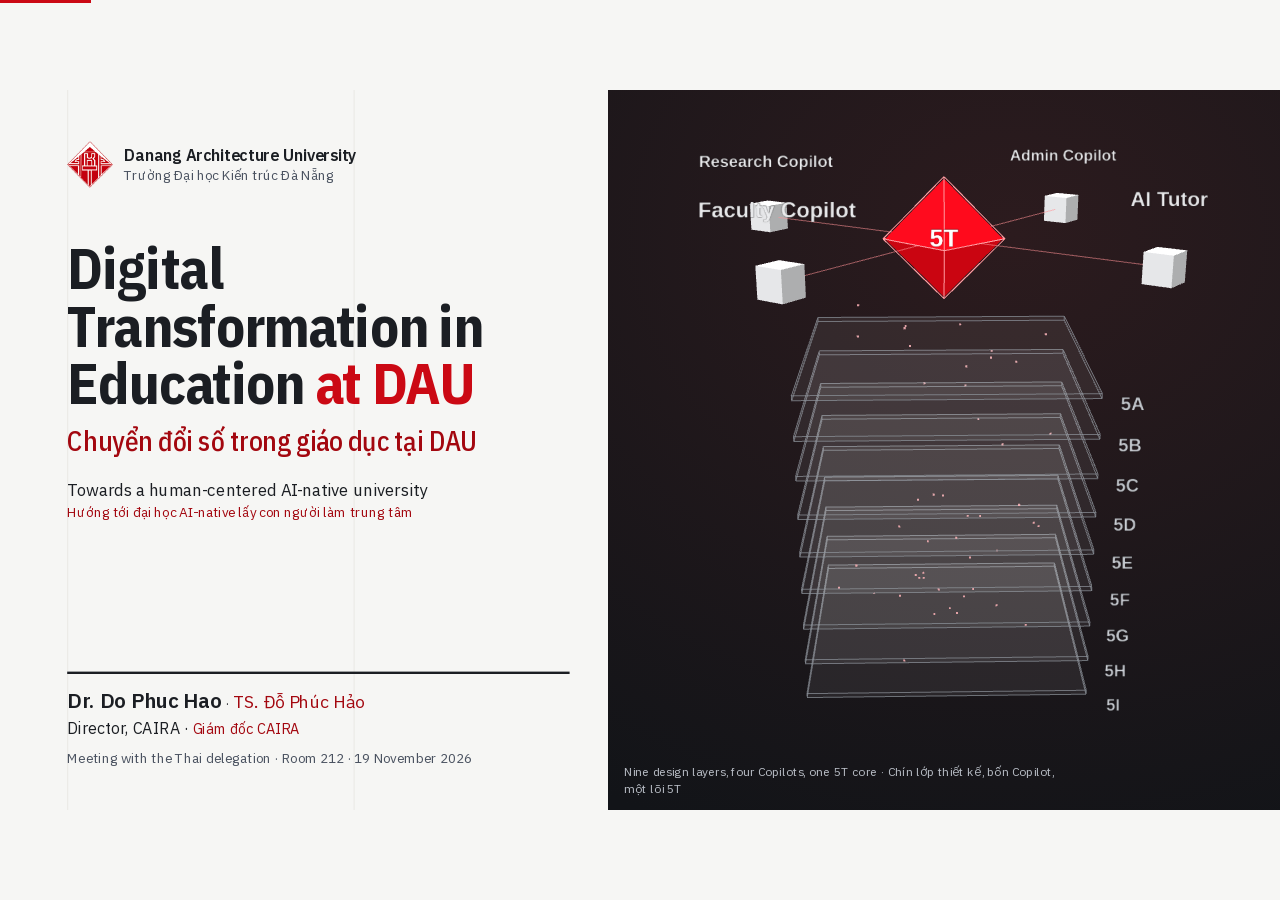
==== cds-dau-2026/index.html @ 42c2cf1b "Add bilingual deck: Digital Transformation in Education at DAU (/cds-dau-2026/) Deck for the Thai de" ====
<!DOCTYPE html>
<html lang="en">
<head>
<meta charset="utf-8">
<meta name="viewport" content="width=device-width, initial-scale=1, viewport-fit=cover">
<title>Digital Transformation in Education at DAU</title>
<!-- Deck tiếp đoàn Thái Lan 19/11/2026, P.212. Dựng từ khuôn deck-web/khuon-html.
     accent-vi-sao: deck đại diện Trường trước khách quốc tế nên dùng ĐỎ nhận diện DAU #CB0914
     (lấy từ --color-brand của trang dau-unios.coregenaihub.com), không dùng xanh nhà. Hảo chốt 18/11.
     Song ngữ: tiếng Anh màu mực ở trên, tiếng Việt màu đỏ đậm ở dưới. Chữ tiếng Anh lấy NGUYÊN VĂN
     bản EN chính thức của ba trang /en/, /en/ums/, /en/v8/ và trang đăng nhập faculty-copilot. -->
<link rel="stylesheet" href="lib/fonts.css">
<style>
:root{
  --bg:#F6F6F4; --surface:#FFFFFF; --ink:#1B1E23; --muted:#4A5260; --line:#D6D4CE; --soft:#E9E8E4;
  --q:#CB0914; --vi:#A3070F; --qs:#FDEEEE; --a:#4A5260; --b:#9A9FA7; --c:#C9CCD0; --ok:#1F7A4D;
  --sky:#121418; --sky2:#2C1B1E; --onsky:#ECEDEF; --fig:#FFFFFF;
  color-scheme:light;
}
:root[data-theme="dark"]{
  --bg:#16181C; --surface:#1F2227; --ink:#ECEDEF; --muted:#A7ADB6; --line:#363A41; --soft:#262A30;
  --q:#FF5A5F; --vi:#FF8F93; --qs:#3A1E21; --a:#A7ADB6; --b:#6F7580; --c:#4A4F57; --ok:#5BC48F; --fig:#F4F6F7; color-scheme:dark;
}
@media (prefers-color-scheme: dark){:root:not([data-theme="light"]){
  --bg:#16181C; --surface:#1F2227; --ink:#ECEDEF; --muted:#A7ADB6; --line:#363A41; --soft:#262A30;
  --q:#FF5A5F; --vi:#FF8F93; --qs:#3A1E21; --a:#A7ADB6; --b:#6F7580; --c:#4A4F57; --ok:#5BC48F; --fig:#F4F6F7; color-scheme:dark;}}
*,*::before,*::after{box-sizing:border-box}
html,body{height:100%;margin:0}
body{background:var(--bg);color:var(--ink);overflow:hidden;font-family:"IBM Plex Sans",-apple-system,"Segoe UI",Roboto,Arial,sans-serif;-webkit-font-smoothing:antialiased}
.app{display:flex;flex-direction:column;height:100%}
.viewport{position:relative;flex:1;min-height:0;overflow:hidden}
.stage{position:absolute;left:50%;top:50%;width:1600px;height:900px;transform-origin:0 0}
.slide{position:absolute;inset:0;padding:54px 84px 70px;display:none;flex-direction:column;background:var(--bg);isolation:isolate}
/* mullion: bốn cột kẻ dọc mảnh như trang của Trường */
.slide::before{content:"";position:absolute;inset:0;z-index:-1;pointer-events:none;background-image:linear-gradient(90deg,var(--soft) 1px,transparent 1px);background-size:358px 100%;background-position:84px 0}
.slide.active{display:flex}
h1,h2,h3{font-family:"IBM Plex Sans Condensed","Arial Narrow",Arial,sans-serif;margin:0;letter-spacing:-.005em}
h2{font-size:46px;font-weight:600;line-height:1.08;max-width:1432px}
h3{font-size:26px;font-weight:600;line-height:1.15}
p{margin:0}
.kick{font-size:17px;font-weight:600;letter-spacing:.06em;text-transform:uppercase;color:var(--q);margin-bottom:10px;display:flex;align-items:center;gap:10px}
.kick::before{content:"";width:12px;height:12px;background:var(--q)}
.hv{font-size:25px;font-weight:500;color:var(--vi);line-height:1.25;margin-top:6px;font-family:"IBM Plex Sans Condensed",sans-serif}
/* cặp song ngữ trong thân slide */
.en{color:var(--ink)}
.vi{color:var(--vi)}
p.en,div.en{font-size:21px;line-height:1.4}
p.vi,div.vi{font-size:17px;line-height:1.35;margin-top:3px}
.foot{position:absolute;left:84px;right:84px;bottom:22px;display:flex;justify-content:space-between;align-items:center;gap:24px;font-size:15px;color:var(--muted)}
.foot .src{display:flex;align-items:center;gap:10px}
.foot img{height:24px;width:auto}
.row{display:flex;gap:40px;flex:1;min-height:0;margin-top:28px}
.col{display:flex;flex-direction:column;gap:14px;min-width:0}
.num,[data-so]{font-variant-numeric:tabular-nums}
.card{background:var(--surface);border:1px solid var(--line);padding:18px 22px}
.card h3+.vi{font-size:18px;font-weight:500;font-family:"IBM Plex Sans Condensed",sans-serif;margin-top:2px}
.card .en{margin-top:10px;font-size:19px}
.card .vi{font-size:16px}
.rule{border-top:3px solid var(--ink);padding-top:12px}
.rule.r{border-top-color:var(--q)}
.quote{border-left:5px solid var(--q);padding:6px 0 6px 20px}
.quote .en{font-size:24px;font-weight:500;line-height:1.35}
.quote .vi{font-size:18px}
.btns{display:grid;grid-template-columns:repeat(3,1fr);gap:8px}
button.b{font-family:inherit;font-size:19px;font-weight:600;padding:9px 12px;border:1.5px solid var(--line);background:var(--surface);color:var(--ink);cursor:pointer}
button.b:hover{border-color:var(--ink)}
button.b[aria-pressed="true"]{background:var(--q);color:#fff;border-color:var(--q)}
button:focus-visible{outline:3px solid var(--q);outline-offset:2px}
/* khung 3D: nền trời TỐI cố định ở cả hai theme */
.view3d{position:relative;flex:1;min-height:0;background:radial-gradient(120% 90% at 60% 20%,var(--sky2),var(--sky));overflow:hidden;color:var(--onsky)}
.view3d canvas{display:block;width:100%;height:100%;cursor:grab;touch-action:none}
.view3d canvas:active{cursor:grabbing}
.hint3d{position:absolute;right:16px;bottom:12px;font-size:15px;color:#B9BEC6;pointer-events:none}
.tag3d{position:absolute;left:20px;bottom:16px;font-size:15px;color:#B9BEC6;pointer-events:none;max-width:560px;line-height:1.4}
/* 1 bìa */
#bia{padding:0;flex-direction:row}
#bia .txt{width:760px;padding:64px 48px 54px 84px;display:flex;flex-direction:column}
#bia .logo{display:flex;align-items:center;gap:14px;font-size:17px;color:var(--muted);line-height:1.3}
#bia .logo img{height:58px;width:auto}
#bia .logo b{display:block;color:var(--ink);font-size:20px}
#bia h1{font-size:72px;font-weight:700;line-height:1;letter-spacing:-.015em;margin-top:64px}
#bia h1 em{font-style:normal;color:var(--q)}
#bia .t-vi{font:500 34px/1.2 "IBM Plex Sans Condensed",sans-serif;color:var(--vi);margin-top:16px}
#bia .sub{margin-top:26px}
#bia .who{margin-top:auto;border-top:3px solid var(--ink);padding-top:16px}
#bia .who b{font-size:26px}
#bia .who .en{font-size:20px;margin-top:4px}
#bia .meta{font-size:17px;color:var(--muted);margin-top:12px}
#bia .view3d{margin:0}
/* 2 CAIRA */
.speaker{display:grid;grid-template-columns:1fr;gap:6px}
.speaker .name{font:700 40px/1.05 "IBM Plex Sans Condensed",sans-serif}
.speaker .name-vi{font:600 28px/1.1 "IBM Plex Sans Condensed",sans-serif;color:var(--vi)}
.tagline{font:500 30px/1.2 "IBM Plex Sans Condensed",sans-serif;margin-top:6px}
.tagline b{color:var(--q)}
.list{display:flex;flex-direction:column;gap:14px}
.list .it{display:grid;grid-template-columns:54px 1fr;gap:14px;align-items:start}
.list .n{font:700 30px/1 "IBM Plex Sans Condensed",sans-serif;color:var(--q)}
.list h3{font-size:24px}
.list .en{font-size:18px;margin-top:4px}
.list .vi{font-size:16px}
/* 3 vì sao */
.drivers{display:grid;grid-template-columns:repeat(4,1fr);gap:22px;margin-top:40px}
.drivers h3{font-size:23px}
.drivers .en{font-size:19px;margin-top:8px}
.drivers .vi{font-size:16px}
.paths{display:grid;grid-template-columns:1fr 1fr;gap:26px;margin-top:48px}
.paths .card{padding:24px 28px}
.paths .card h3{font-size:25px}
.paths .card.me{border:2px solid var(--q);background:var(--qs)}
.paths .lab{font-size:15px;font-weight:600;letter-spacing:.06em;text-transform:uppercase;color:var(--muted)}
.paths .me .lab{color:var(--q)}
/* 4 5T */
table.t5{border-collapse:collapse;width:100%;margin-top:26px}
table.t5 th{font:600 22px "IBM Plex Sans Condensed",sans-serif;text-align:left;padding:8px 14px;border-bottom:3px solid var(--ink)}
table.t5 th .vi{display:block;font-size:17px;font-weight:500}
table.t5 td{padding:15px 14px;border-bottom:1px solid var(--line);vertical-align:top}
table.t5 td:first-child{font:700 24px "IBM Plex Sans Condensed",sans-serif;color:var(--q);width:70px}
table.t5 td b{font-size:26px;display:block}
table.t5 td .vi{font-size:19px}
/* 5 mô hình 9 lớp */
.lay-desc{min-height:250px}
.lay-desc .code{font:700 54px/1 "IBM Plex Sans Condensed",sans-serif;color:var(--q)}
.lay-desc h3{font-size:30px;margin-top:8px}
.lay-desc .en{font-size:20px;margin-top:10px}
/* 6 copilot */
.cops{display:grid;grid-template-columns:repeat(4,1fr);gap:22px;margin-top:34px}
.cops .card{display:flex;flex-direction:column}
.cops .for{font-size:15px;font-weight:600;letter-spacing:.05em;text-transform:uppercase;color:var(--muted)}
.cops h3{font-size:28px;margin-top:6px}
.cops .en{font-size:20px}
.cops .vi{font-size:16px}
.cops .bd{margin-top:28px;border-top:2px solid var(--q);padding-top:10px}
.cops .bd .lab{font-size:15px;font-weight:700;color:var(--q);text-transform:uppercase;letter-spacing:.05em}
.cops .bd .en{margin-top:4px;font-weight:600}
.shared{margin-top:34px;font-size:21px}
/* 7 lộ trình */
.steps{display:grid;grid-template-columns:repeat(5,1fr);gap:10px;align-items:end;margin-top:26px;height:300px}
.steps div{background:var(--surface);border:1px solid var(--line);border-top:4px solid var(--b);padding:12px 14px;display:flex;flex-direction:column}
.steps div:last-child{background:var(--q);border-color:var(--q);color:#fff}
.steps div:last-child .vi,.steps div:last-child .lv,.steps div:last-child .en{color:#fff}
.steps .lv{font:700 17px "IBM Plex Sans Condensed",sans-serif;color:var(--muted)}
.steps b{font:600 24px/1.1 "IBM Plex Sans Condensed",sans-serif;margin-top:2px}
.steps .vi{font-size:16px}
.steps .en{font-size:16px;margin-top:6px}
.tl{display:grid;grid-template-columns:repeat(5,1fr);gap:18px;margin-top:46px;position:relative}
.tl::before{content:"";position:absolute;left:0;right:0;top:9px;height:2px;background:var(--ink)}
.tl div{position:relative;padding-top:30px}
.tl div::before{content:"";position:absolute;left:0;top:2px;width:16px;height:16px;background:var(--bg);border:3px solid var(--q)}
.tl .y{font:700 24px "IBM Plex Sans Condensed",sans-serif}
.tl .en{font-size:18px;margin-top:4px}
.tl .vi{font-size:16px}
.motto{margin-top:auto;margin-bottom:18px}
/* 8 UMS */
.track{margin-top:8px}
.track .lab{font:600 22px "IBM Plex Sans Condensed",sans-serif}
.track .lab span{color:var(--vi);font-weight:500;font-size:18px;margin-left:10px}
.chips{display:grid;grid-template-columns:repeat(5,1fr);gap:0;margin-top:12px;position:relative}
.chips::before{content:"";position:absolute;left:10%;right:10%;top:9px;height:2px;background:var(--q)}
.chips.ac::before{background:var(--ink)}
.chips div{text-align:center;position:relative;padding-top:28px;font-size:17px;line-height:1.25}
.chips div::before{content:"";position:absolute;left:calc(50% - 9px);top:0;width:18px;height:18px;background:var(--bg);border:2.5px solid var(--q)}
.chips.ac div::before{border-color:var(--ink)}
.chips .vi{display:block;font-size:15px}
.big{display:grid;grid-template-columns:repeat(2,1fr);gap:22px 26px}
.big div{border-top:3px solid var(--ink);padding-top:10px}
.big div:first-child{border-top-color:var(--q)}
.big b{display:block;font:700 64px "IBM Plex Sans Condensed",sans-serif;line-height:1;font-variant-numeric:tabular-nums}
.big div:first-child b{color:var(--q)}
.big>div>span{font-size:18px;line-height:1.35;display:block;margin-top:6px}
.big>div>span.vi{font-size:16px;margin-top:2px}
.rulebox{background:var(--qs);border-left:5px solid var(--q);padding:12px 18px}
.rulebox .en{font-size:19px;font-weight:600}
.rulebox .vi{font-size:16px}
/* 9 tầng kiến trúc */
.tiers{display:flex;flex-direction:column;gap:8px}
.tiers div{display:grid;grid-template-columns:330px 1fr;gap:20px;align-items:center;padding:14px 20px;background:var(--surface);border:1px solid var(--line)}
.tiers div.me{background:var(--q);border-color:var(--q);color:#fff}
.tiers div.me .vi,.tiers div.me .en{color:#fff}
.tiers b{font:600 23px/1.15 "IBM Plex Sans Condensed",sans-serif}
.tiers b .vi{display:block;font-size:17px;font-weight:500}
.tiers .en{font-size:17px}
.tiers .vi{font-size:15px}
.limits .it{display:grid;grid-template-columns:44px 1fr;gap:10px}
.limits .n{font:700 26px/1 "IBM Plex Sans Condensed",sans-serif;color:var(--q)}
.limits .en{font-size:19px}
/* 10 Faculty Copilot */
.prod{display:flex;flex-direction:column;gap:14px}
.prod .card h3{font-size:30px}
.prod .card h3 small{font:600 15px "IBM Plex Sans",sans-serif;color:var(--muted);letter-spacing:.05em;text-transform:uppercase;margin-left:10px}
.feat{display:grid;grid-template-columns:1fr 1fr;gap:16px;margin-top:10px}
.feat b{font:600 21px "IBM Plex Sans Condensed",sans-serif;display:block}
.feat .en{font-size:17px;margin-top:2px}
.feat .vi{font-size:15px}
.shot{margin:0;display:flex;flex-direction:column;min-height:0}
.shot .frame{border:1px solid var(--line);background:var(--fig);box-shadow:0 18px 40px rgba(0,0,0,.12);overflow:hidden}
.shot .bar3{height:30px;background:var(--soft);display:flex;align-items:center;gap:7px;padding:0 12px}
.shot .bar3 i{width:11px;height:11px;border-radius:50%;background:var(--c)}
.shot .bar3 span{font-size:15px;color:var(--muted);margin-left:10px}
.shot img{display:block;width:100%;height:auto}
.shot figcaption{font-size:15px;color:var(--muted);margin-top:8px}
.slogan{font:700 34px/1.1 "IBM Plex Sans Condensed",sans-serif}
.slogan span{color:var(--q)}
/* 10 Faculty Copilot: hai ảnh chụp thật */
.test{display:inline-block;vertical-align:middle;margin-left:14px;font:700 19px/1 "IBM Plex Sans",sans-serif;letter-spacing:.06em;text-transform:uppercase;color:#fff;background:var(--q);padding:8px 12px 7px}
.two{display:grid;grid-template-columns:1fr 1fr;gap:34px;margin-top:20px}
.sc{margin:0;min-width:0}
.sc .cap{font-size:20px;margin-bottom:8px}
.sc .cap b{font:700 24px "IBM Plex Sans Condensed",sans-serif;color:var(--q);margin-right:6px}
.sc .cap .vi{font-size:17px;display:block;margin-top:2px}
.sc .frame{border:1px solid var(--line);background:var(--fig);box-shadow:0 14px 34px rgba(0,0,0,.12);overflow:hidden}
.sc .frame img{display:block;width:100%;height:auto}
ol.call{margin:12px 0 0;padding:0;list-style:none;counter-reset:k;display:flex;flex-direction:column;gap:7px}
ol.call li{counter-increment:k;display:grid;grid-template-columns:28px 1fr;column-gap:8px;font-size:17px;line-height:1.3}
ol.call li::before{content:counter(k);grid-row:span 2;width:24px;height:24px;background:var(--q);color:#fff;font:700 15px/24px "IBM Plex Sans",sans-serif;text-align:center}
ol.call .vi{font-size:15px}
/* 11 studio: thanh trọng số rubric */
.bars{display:flex;flex-direction:column;gap:7px}
.bar{display:grid;grid-template-columns:440px 1fr;align-items:center;gap:14px}
.bar .lb{font-size:18px;line-height:1.2}
.bar .lb b{color:var(--q);margin-right:8px;font-family:"IBM Plex Sans Condensed",sans-serif}
.bar .lb .vi{display:block;font-size:15px;margin-top:0}
.bar .track{position:relative;height:34px}
.bar .fill{position:absolute;left:0;top:0;bottom:0;width:0;background:var(--b);transition:width 1.1s cubic-bezier(.2,.8,.2,1)}
.bar.top .fill{background:var(--q)}
.bar .val{position:absolute;top:50%;transform:translateY(-50%);font:600 22px "IBM Plex Sans Condensed",sans-serif;white-space:nowrap;opacity:0;transition:opacity .4s .9s}
.slide.active .bar .val{opacity:1}
.grade{display:grid;grid-template-columns:repeat(5,1fr);gap:6px;margin-top:8px}
.grade div{background:var(--surface);border:1px solid var(--line);padding:8px 10px;font-size:16px;line-height:1.25}
.grade div b{display:block;font:700 22px "IBM Plex Sans Condensed",sans-serif;color:var(--q)}
.grade .vi{font-size:15px;display:block}
/* 12 kháng AI */
.ev{display:grid;grid-template-columns:repeat(3,1fr);gap:16px;margin-top:24px}
.ev .card{padding:14px 18px}
.ev .n{font:700 22px "IBM Plex Sans Condensed",sans-serif;color:var(--q)}
.ev h3{font-size:24px;display:inline;margin-left:8px}
.ev .en{font-size:17px;margin-top:6px}
.ev .vi{font-size:15px}
table.bd{border-collapse:collapse;width:100%;margin-top:20px}
table.bd th{font:600 19px "IBM Plex Sans Condensed",sans-serif;text-align:left;padding:7px 14px;border-bottom:3px solid var(--ink)}
table.bd th.no{color:var(--q);border-bottom-color:var(--q)}
table.bd td{padding:9px 14px;border-bottom:1px solid var(--line);vertical-align:top;font-size:17px;line-height:1.35}
table.bd td:first-child{font:600 21px "IBM Plex Sans Condensed",sans-serif;white-space:nowrap}
table.bd td .vi{display:block;font-size:15px;margin-top:3px}
/* 13 nguyên tắc */
.pr{display:grid;grid-template-columns:repeat(3,1fr);gap:40px 26px;margin-top:40px}
.pr h3{font-size:24px}
.pr h3+.vi{font:500 18px "IBM Plex Sans Condensed",sans-serif;margin-top:2px}
.pr .en{font-size:20px;margin-top:10px}
.pr .vi{font-size:16px}
/* 14 hợp tác + cảm ơn */
.coop{display:grid;grid-template-columns:repeat(4,1fr);gap:18px;margin-top:24px}
.coop .n{font:700 34px/1 "IBM Plex Sans Condensed",sans-serif;color:var(--q)}
.coop h3{font-size:24px;margin-top:10px}
.coop h3+.vi{font:500 18px "IBM Plex Sans Condensed",sans-serif}
.coop .en{font-size:19px;margin-top:10px}
.coop .vi{font-size:16px}
.thanks{margin-top:auto;margin-bottom:26px;display:flex;justify-content:space-between;align-items:flex-end;gap:30px;border-top:3px solid var(--ink);padding-top:18px}
.thanks h3{font-size:56px;line-height:1}
.thanks h3+.vi{font:500 30px "IBM Plex Sans Condensed",sans-serif;margin-top:6px}
.thanks .ct{text-align:right;font-size:19px;line-height:1.5}
.thanks .ct b{font-size:24px}
/* lời thoại: nằm trong slide nhưng không bao giờ hiện trên slide */
aside.script{display:none}
.notes{display:none;flex:none;height:30vh;border-top:1px solid var(--line);background:var(--surface);font-size:var(--nfs,18px);line-height:1.5;overflow:auto;padding:10px 20px 16px}
body.show-notes .notes{display:block}
.notes .nh{display:flex;gap:12px;align-items:center;font-size:14px;color:var(--muted);margin-bottom:6px}
.notes .nh b{color:var(--ink);font-size:16px}
.notes .nb{display:grid;grid-template-columns:1fr 1fr;gap:28px}
.notes .nb .vi,.notes .nb .en{font-size:inherit;color:var(--ink)}
.notes p{margin:0 0 8px}
/* điều hướng */
.nav{position:fixed;right:14px;bottom:12px;display:flex;align-items:center;gap:6px;z-index:5;background:var(--surface);border:1px solid var(--line);border-radius:999px;padding:4px 6px;opacity:.35;transition:opacity .2s}
.nav:hover,.nav:focus-within{opacity:1}
body.idle .nav:not(:focus-within){opacity:0}
body.idle .viewport{cursor:none}
.nav button{border:0;background:transparent;color:var(--ink);font-family:inherit;font-size:15px;font-weight:500;padding:6px 10px;border-radius:999px;cursor:pointer}
.nav button:hover{background:var(--soft)}
.nav .count{font-size:15px;color:var(--muted);min-width:56px;text-align:center;font-variant-numeric:tabular-nums}
.progress{position:fixed;left:0;top:0;height:3px;background:var(--q);z-index:6;transition:width .3s}
@media (prefers-reduced-motion: reduce){.progress,.bar .fill,.bar .val{transition:none}}
@page{size:1600px 900px;margin:0}
@media print{
  html,body{height:auto;overflow:visible}
  .app,.viewport{height:auto;overflow:visible;display:block}
  .stage{position:static;transform:none!important}
  .slide{display:flex!important;position:relative;width:1600px;height:900px;break-after:page}
  .nav,.progress,.hint3d,.notes{display:none!important}
  .bar .fill{transition:none}.bar .val{opacity:1}
}
</style>
<script src="lib/three.min.js"></script>
<script>window.THREE||document.write('<script src="https://cdnjs.cloudflare.com/ajax/libs/three.js/r128/three.min.js"><\/script>')</script>

<!-- ====== SỐ LIỆU: nguồn DUY NHẤT của mọi con số trên slide. Chép từ ba trang chính thức của Trường, đọc 18/11/2026 ====== -->
<script type="application/json" id="so-lieu">
{
  "_nguon": "dau-unios.coregenaihub.com /en/ (đề án), /en/ums/ (UMS), /en/v8/ (quy trình V8.8); đọc 18/11/2026",
  "lop": 9, "copilot": 4, "cap": 5, "nam_dich": 2031,
  "ums_module": 14, "ums_phong": 11, "ums_quy_trinh": 120, "ums_giai_doan": 4,
  "tc": 9, "tieu_chi": 48, "tuan": 15, "diem": 100,
  "rubric": [
    {"ma": "TC1", "en": "Concept and creativity", "vi": "Ý tưởng và sáng tạo", "w": 12},
    {"ma": "TC2", "en": "Identity and local context", "vi": "Bản sắc và bản địa", "w": 10},
    {"ma": "TC3", "en": "Space and function", "vi": "Không gian và công năng", "w": 20},
    {"ma": "TC4", "en": "Planning and landscape", "vi": "Quy hoạch và cảnh quan", "w": 12},
    {"ma": "TC5", "en": "Building technology and engineering", "vi": "Công nghệ kỹ thuật", "w": 10},
    {"ma": "TC6", "en": "Materials and construction detailing", "vi": "Vật liệu và cấu tạo", "w": 10},
    {"ma": "TC7", "en": "Green architecture", "vi": "Kiến trúc xanh", "w": 10},
    {"ma": "TC8", "en": "Community impact", "vi": "Lan tỏa cộng đồng", "w": 8},
    {"ma": "TC9", "en": "Design communication and oral defense", "vi": "Thể hiện và bảo vệ", "w": 8}
  ]
}
</script>
</head>
<body>
<div class="app">
<div class="progress" id="progress"></div>
<div class="viewport" id="viewport"><div class="stage" id="stage">

<!-- ============ 1 BÌA ============ -->
<section class="slide" id="bia">
  <div class="txt">
    <div class="logo"><img src="anh/logo-dau.png" alt="DAU"><span><b>Danang Architecture University</b>Trường Đại học Kiến trúc Đà Nẵng</span></div>
    <h1>Digital Transformation in Education <em>at DAU</em></h1>
    <p class="t-vi">Chuyển đổi số trong giáo dục tại DAU</p>
    <div class="sub"><p class="en">Towards a human-centered AI-native university</p><p class="vi">Hướng tới đại học AI-native lấy con người làm trung tâm</p></div>
    <div class="who"><b>Dr. Do Phuc Hao</b> · <span class="vi" style="font-size:22px">TS. Đỗ Phúc Hảo</span>
      <p class="en">Director, CAIRA · <span class="vi" style="font-size:18px">Giám đốc CAIRA</span></p>
      <p class="meta">Meeting with the Thai delegation · Room 212 · 19 November 2026</p></div>
  </div>
  <div class="view3d" id="v-hero"><span class="tag3d">Nine design layers, four Copilots, one 5T core · Chín lớp thiết kế, bốn Copilot, một lõi 5T</span></div>
  <aside class="script">
    <div class="en"><p>Good afternoon, and a warm welcome to Danang Architecture University. My name is Do Phuc Hao. I am the Director of CAIRA, our centre for innovation and for research and development of advanced technology.</p><p>Today I would like to share how DAU approaches digital transformation in education. In short: we are not adding a layer of AI on top of the university. We are redesigning the university so that data and AI support people, and people make the decisions. I will speak for about twenty minutes and then welcome your questions.</p></div>
    <div class="vi"><p>Xin chào và chào mừng đoàn đến DAU. Tôi là Đỗ Phúc Hảo, Giám đốc CAIRA, trung tâm đổi mới sáng tạo và nghiên cứu, phát triển công nghệ tiên tiến của Trường.</p><p>Hôm nay tôi chia sẻ cách DAU tiếp cận chuyển đổi số trong giáo dục. Tóm gọn: không phải phủ thêm một lớp AI lên trường, mà thiết kế lại trường để dữ liệu và AI hỗ trợ con người, còn con người quyết định. Khoảng 20 phút, sau đó mời đoàn đặt câu hỏi.</p></div>
  </aside>
</section>

<!-- ============ 2 CAIRA ============ -->
<section class="slide" id="caira">
  <p class="kick">About the speaker · Người trình bày</p>
  <h2>CAIRA builds DAU's own data and AI systems</h2>
  <p class="hv">CAIRA tự xây dựng hệ thống dữ liệu và AI của chính DAU</p>
  <div class="row" style="align-items:center">
    <div class="col" style="width:600px;flex:none">
      <div class="speaker rule r"><span class="name">Dr. Do Phuc Hao</span><span class="name-vi">TS. Đỗ Phúc Hảo</span>
        <p class="en" style="margin-top:6px">Director of CAIRA, Danang Architecture University</p><p class="vi">Giám đốc CAIRA, Trường Đại học Kiến trúc Đà Nẵng</p></div>
      <div class="card" style="margin-top:14px"><p class="tagline">A center for <b>innovation</b> &amp; <b>research and development</b> of advanced technology.</p>
        <p class="vi" style="font-size:18px;margin-top:8px">Trung tâm đổi mới sáng tạo và nghiên cứu, phát triển công nghệ tiên tiến.</p></div>
    </div>
    <div class="col list" style="flex:1">
      <div class="it"><span class="n">01</span><div><h3>UMS, the University Management System</h3><p class="en">The data foundation for an AI-native university, from admissions to tuition fees.</p><p class="vi">Hệ thống Quản lý Đại học: nền dữ liệu cho đại học AI-native, từ tuyển sinh đến học phí.</p></div></div>
      <div class="it"><span class="n">02</span><div><h3>DAU Faculty Copilot</h3><p class="en">CourseForge drafts teaching materials to school standards; CurriculumTwin reviews degree programs.</p><p class="vi">CourseForge soạn học liệu theo chuẩn Trường; CurriculumTwin rà soát chương trình đào tạo.</p></div></div>
      <div class="it"><span class="n">03</span><div><h3>Ownership stays with the University</h3><p class="en">CAIRA owns the source code, the data and the upgrade roadmap, in line with the 2026–2031 strategy.</p><p class="vi">CAIRA làm chủ mã nguồn, dữ liệu và lộ trình nâng cấp, gắn với chiến lược 2026–2031.</p></div></div>
    </div>
  </div>
  <div class="foot"><span class="src"><img src="anh/logo-dau.png" alt="">CAIRA · Danang Architecture University</span><span class="pg"></span></div>
  <aside class="script">
    <div class="en"><p>A word about CAIRA. Our role is simple: the University builds its own core systems instead of buying closed packages. Today I will show two of them: UMS, the management system that holds our operating data, and DAU Faculty Copilot, which supports lecturers.</p><p>The important point is the third one. CAIRA owns the source code, the data and the roadmap. Packaged software usually locks the data in, and without open, governed data there is no serious AI later.</p></div>
    <div class="vi"><p>Vài lời về CAIRA. Vai trò của chúng tôi: Trường tự xây hệ thống lõi thay vì mua gói khép kín. Hôm nay tôi giới thiệu hai hệ: UMS giữ dữ liệu vận hành, và DAU Faculty Copilot hỗ trợ giảng viên.</p><p>Ý quan trọng là ý thứ ba: CAIRA làm chủ mã nguồn, dữ liệu và lộ trình. Phần mềm đóng gói thường khép kín dữ liệu, mà không có dữ liệu mở, có kiểm soát thì không làm được AI nghiêm túc về sau.</p></div>
  </aside>
</section>

<!-- ============ 3 VÌ SAO ============ -->
<section class="slide" id="vi-sao">
  <p class="kick">Why · Vì sao</p>
  <h2>Adding a chatbot to the LMS is AI-assisted, not AI-native</h2>
  <p class="hv">Thêm chatbot vào LMS mới là AI-assisted, chưa phải AI-native</p>
  <div class="drivers">
    <div class="rule"><h3>Technology is reshaping education</h3><p class="vi">Công nghệ tái cấu trúc giáo dục</p><p class="en">AI, big data, digital twins and the green transition change how universities teach and govern.</p></div>
    <div class="rule"><h3>The labor market demands demonstrated competence</h3><p class="vi">Thị trường cần năng lực thật</p><p class="en">Learners prove competence through work products and authentic evidence, not transcripts alone.</p></div>
    <div class="rule"><h3>Autonomy and accountability</h3><p class="vi">Tự chủ và trách nhiệm giải trình</p><p class="en">Higher education moves toward autonomy, accreditation and transparency in quality.</p></div>
    <div class="rule"><h3>From scale to capability</h3><p class="vi">Từ quy mô sang năng lực</p><p class="en">The focus shifts from institutional size to capability, data, quality and innovation.</p></div>
  </div>
  <div class="paths">
    <div class="card"><span class="lab">Path 1 · Con đường 1</span><h3>Keep developing in silos</h3><p class="vi" style="font-size:18px">Tiếp tục phát triển rời rạc</p><p class="en">Each office its own software, each program its own outcome matrix, evidence gathered by hand every accreditation cycle. The result: data islands.</p><p class="vi">Mỗi phòng một phần mềm, mỗi chương trình một ma trận, mỗi kỳ kiểm định gom minh chứng thủ công. Kết quả: những ốc đảo dữ liệu.</p></div>
    <div class="card me"><span class="lab">DAU's choice · Lựa chọn của DAU</span><h3>Integrate into one AI-native ecosystem</h3><p class="vi" style="font-size:18px">Tích hợp thành một hệ sinh thái AI-native</p><p class="en">Learning outcomes are the backbone, demonstrated competence is the goal, data are the infrastructure, AI supports action. People make the decisions.</p><p class="vi">Chuẩn đầu ra là xương sống, năng lực thực chứng là mục tiêu, dữ liệu là hạ tầng, AI hỗ trợ hành động. Con người quyết định.</p></div>
  </div>
  <div class="foot"><span class="src"><img src="anh/logo-dau.png" alt="">DAU AI-native University Initiative 2026–2031</span><span class="pg"></span></div>
  <aside class="script">
    <div class="en"><p>Why do this at all? Four forces: technology is reshaping education, employers want demonstrated competence, universities are moving toward autonomy and accountability, and the focus is shifting from size to capability.</p><p>We saw two paths. The easy one is to keep buying separate tools: every office its own software, every accreditation cycle a pile of documents gathered by hand. That gives you data islands. DAU chose the harder path: one integrated design, where learning outcomes are the backbone and data is the infrastructure.</p></div>
    <div class="vi"><p>Vì sao phải làm? Bốn lực đẩy: công nghệ tái cấu trúc giáo dục, thị trường cần năng lực thật, tự chủ và giải trình, và chuyển từ quy mô sang năng lực.</p><p>Có hai con đường. Đường dễ là mua công cụ rời rạc, mỗi kỳ kiểm định lại gom hồ sơ thủ công, sinh ra ốc đảo dữ liệu. DAU chọn đường khó hơn: một thiết kế tích hợp, chuẩn đầu ra là xương sống, dữ liệu là hạ tầng.</p></div>
  </aside>
</section>

<!-- ============ 4 5T ============ -->
<section class="slide" id="nam-t">
  <p class="kick">Identity · Bản sắc</p>
  <h2>5T is our identity; AI is only the infrastructure to realize it</h2>
  <p class="hv">5T là bản sắc của DAU; AI chỉ là hạ tầng để hiện thực hóa</p>
  <table class="t5">
    <tr><th></th><th>5T Philosophy<span class="vi">Triết lý 5T · nền tảng tư tưởng</span></th><th>5T Education<span class="vi">Giáo dục 5T · phương thức đào tạo</span></th><th>5T Institutional Values<span class="vi">Giá trị học hiệu · dấu ấn người học</span></th></tr>
    <tr><td>T1</td><td><b>Tranquility</b><span class="vi">Tĩnh tại</span></td><td><b>Think</b><span class="vi">Thực học</span></td><td><b>Trailblazing</b><span class="vi">Tiên phong</span></td></tr>
    <tr><td>T2</td><td><b>Theoria</b><span class="vi">Tuệ giác</span></td><td><b>Train</b><span class="vi">Thực hành</span></td><td><b>Tangible</b><span class="vi">Thực tiễn</span></td></tr>
    <tr><td>T3</td><td><b>Tangibility</b><span class="vi">Thực chứng</span></td><td><b>Task</b><span class="vi">Thực nghề</span></td><td><b>Thriving</b><span class="vi">Toàn diện</span></td></tr>
    <tr><td>T4</td><td><b>Transfluency</b><span class="vi">Thông biến</span></td><td><b>Test</b><span class="vi">Thực chiến</span></td><td><b>Togetherness</b><span class="vi">Tương tác</span></td></tr>
    <tr><td>T5</td><td><b>Transcendence</b><span class="vi">Trường tồn</span></td><td><b>Transform</b><span class="vi">Thực sáng tạo</span></td><td><b>Trustworthy</b><span class="vi">Trách nhiệm</span></td></tr>
  </table>
  <div class="foot"><span class="src"><img src="anh/logo-dau.png" alt="">Motto: Substance – Proven Capability – Shaping the Future · Thực chất – Thực tài – Kiến tạo tương lai</span><span class="pg"></span></div>
  <aside class="script">
    <div class="en"><p>Before any technology, we start from identity. DAU calls it 5T, and it works on three levels: a philosophy, an educational approach, and the values we want to see in our graduates.</p><p>The middle column matters most for teaching: Think, Train, Task, Test, Transform. Students learn, practise, do real professional tasks, face real tests, and create something new. The AI-native architecture is only the infrastructure that helps put these values into practice.</p></div>
    <div class="vi"><p>Trước công nghệ là bản sắc. DAU gọi là 5T, ở ba tầng: triết lý, phương thức giáo dục, và giá trị của người học.</p><p>Cột giữa quan trọng nhất với giảng dạy: Thực học, Thực hành, Thực nghề, Thực chiến, Thực sáng tạo. Kiến trúc AI-native chỉ là hạ tầng để hiện thực hóa các giá trị này.</p></div>
  </aside>
</section>

<!-- ============ 5 MÔ HÌNH 9 LỚP (3D tương tác) ============ -->
<section class="slide" id="mo-hinh">
  <p class="kick">The model · Mô hình</p>
  <h2>One integrated design with <span data-so="lop"></span> layers, not a set of disconnected tools</h2>
  <p class="hv">Một thiết kế tích hợp chín lớp, không phải các công cụ rời rạc</p>
  <div class="row">
    <div class="view3d" id="v-lop" style="flex:1.45"><span class="hint3d">drag: rotate · scroll: zoom</span></div>
    <div class="col" style="flex:1">
      <div class="btns" id="layBtns"></div>
      <div class="card lay-desc" id="layDesc"></div>
      <p class="small vi" style="font-size:16px;color:var(--muted)">Click a layer, or let it cycle · Bấm chọn lớp, hoặc để tự chuyển</p>
    </div>
  </div>
  <div class="foot"><span class="src"><img src="anh/logo-dau.png" alt="">From human values (5A) down to the infrastructure for intelligence and quality (5I)</span><span class="pg"></span></div>
  <aside class="script">
    <div class="en"><p>This is the model in one picture. Nine layers, from human values at the top to the infrastructure for intelligence and quality at the bottom.</p><p>Let me point to three. 5D, the OBE/CBE Core, is the academic data backbone of the whole university. 5F, the Second Brain, is our institutional memory and the rules on who may use which data. And 5H, Agentic Orchestration, coordinates AI agents with permissions, audit trails and a human in the loop. The four Copilots on top only work because these layers exist underneath.</p></div>
    <div class="vi"><p>Đây là mô hình trong một hình: chín lớp, từ giá trị con người ở trên tới hạ tầng trí tuệ và chất lượng ở dưới.</p><p>Ba lớp đáng chú ý: 5D lõi OBE/CBE là xương sống dữ liệu học thuật; 5F Bộ não thứ hai là trí nhớ thể chế và quy định ai dùng dữ liệu nào; 5H điều phối tác nhân AI có phân quyền, nhật ký và con người trong vòng lặp. Bốn Copilot phía trên chỉ chạy được nhờ các lớp này.</p></div>
  </aside>
</section>

<!-- ============ 6 BỐN COPILOT ============ -->
<section class="slide" id="copilot">
  <p class="kick">Copilots</p>
  <h2>Four core Copilots, each with a written boundary</h2>
  <p class="hv">Bốn Copilot lõi, mỗi Copilot có giới hạn ghi rõ</p>
  <div class="cops">
    <div class="card"><span class="for">For students · Sinh viên</span><h3>AI Tutor</h3><p class="vi" style="font-size:17px">Gia sư AI</p><p class="en">Supports learning based on the competency map, recommends practice and gives feedback.</p>
      <div class="bd"><span class="lab">Boundary · Giới hạn</span><p class="en">Does not complete assignments on students' behalf.</p><p class="vi">Không làm bài thay sinh viên.</p></div></div>
    <div class="card"><span class="for">For faculty · Giảng viên</span><h3>Faculty Copilot</h3><p class="vi" style="font-size:17px">Copilot cho giảng viên</p><p class="en">Supports course design, rubrics, learning materials and feedback to learners.</p>
      <div class="bd"><span class="lab">Boundary · Giới hạn</span><p class="en">Does not override faculty members' academic judgment.</p><p class="vi">Không thay quyền chuyên môn của giảng viên.</p></div></div>
    <div class="card"><span class="for">For researchers · Nghiên cứu</span><h3>Research Copilot</h3><p class="vi" style="font-size:17px">Copilot hỗ trợ nghiên cứu</p><p class="en">Supports literature reviews, data management and publication workflows.</p>
      <div class="bd"><span class="lab">Boundary · Giới hạn</span><p class="en">Does not write papers on researchers' behalf or fabricate data.</p><p class="vi">Không viết bài thay, không bịa dữ liệu.</p></div></div>
    <div class="card"><span class="for">For administration · Quản trị</span><h3>Admin Copilot</h3><p class="vi" style="font-size:17px">Copilot hỗ trợ quản trị</p><p class="en">Supports workflows, reporting, quality monitoring and accreditation.</p>
      <div class="bd"><span class="lab">Boundary · Giới hạn</span><p class="en">Does not decide on academic affairs, finance, personnel or accreditation.</p><p class="vi">Không tự quyết học vụ, tài chính, nhân sự, kiểm định.</p></div></div>
  </div>
  <p class="shared"><b>All four share</b> the Second Brain, Knowledge Graph, OBE/CBE Core and Data and AI Governance. <span class="vi">Cả bốn dùng chung Second Brain, Knowledge Graph, lõi OBE/CBE và quản trị dữ liệu, AI.</span></p>
  <div class="foot"><span class="src"><img src="anh/logo-dau.png" alt="">The Second Brain helps DAU remember accurately. People make the decisions. · Con người quyết định.</span><span class="pg"></span></div>
  <aside class="script">
    <div class="en"><p>Agentic AI is not one chatbot. We plan four Copilots: for students, for faculty, for researchers and for administration.</p><p>Please look at the bottom of each card. Every Copilot has a written boundary. The AI Tutor does not do the assignment for the student. The Faculty Copilot does not replace the lecturer's judgment. The Research Copilot does not write papers or invent data. The Admin Copilot does not decide on finance or personnel. We wrote the limits first, because trust from lecturers depends on them.</p></div>
    <div class="vi"><p>Agentic AI không phải một chatbot. Có bốn Copilot: cho sinh viên, giảng viên, nhà nghiên cứu và quản trị.</p><p>Mời đoàn nhìn phần cuối mỗi thẻ: mỗi Copilot có giới hạn ghi rõ. Chúng tôi viết giới hạn trước, vì niềm tin của giảng viên phụ thuộc vào đó.</p></div>
  </aside>
</section>

<!-- ============ 7 LỘ TRÌNH ============ -->
<section class="slide" id="lo-trinh">
  <p class="kick">Roadmap · Lộ trình</p>
  <h2>Five maturity levels, step by step toward <span data-so="nam_dich"></span></h2>
  <p class="hv">Năm cấp độ trưởng thành, đi từng bước tới năm 2031</p>
  <div class="steps">
    <div style="height:42%"><span class="lv">Level 1</span><b>Digitized</b><span class="vi">Số hóa</span></div>
    <div style="height:56%"><span class="lv">Level 2</span><b>Data-informed</b><span class="vi">Dựa trên dữ liệu</span></div>
    <div style="height:70%"><span class="lv">Level 3</span><b>AI-integrated</b><span class="vi">Tích hợp AI</span><p class="en">AI embedded in core activities.</p></div>
    <div style="height:85%"><span class="lv">Level 4</span><b>AI-driven</b><span class="vi">Dẫn dắt bởi AI</span><p class="en">AI orchestrates workflows under human oversight.</p></div>
    <div style="height:100%"><span class="lv">Level 5</span><b>AI-native</b><span class="vi">AI-native từ thiết kế</span><p class="en">Data and AI built into the operating model by design.</p></div>
  </div>
  <div class="tl">
    <div><span class="y">100 days</span><p class="en">Steering Committee, pilot programs, Second Brain v1</p><p class="vi">Ban Chỉ đạo, chọn CTĐT thí điểm</p></div>
    <div><span class="y">2026</span><p class="en">Pilot OBE/CBE Core and Competency Map; data and AI policies</p><p class="vi">Thí điểm lõi OBE/CBE, chính sách dữ liệu và AI</p></div>
    <div><span class="y">2027</span><p class="en">Pilot AI Tutor, Faculty and Research Copilots; Living Portfolio</p><p class="vi">Thí điểm ba Copilot, hồ sơ năng lực sống</p></div>
    <div><span class="y">2028–2029</span><p class="en">Expand Agentic AI; digital twins; continuous accreditation readiness</p><p class="vi">Mở rộng Agentic AI, bản sao số, kiểm định sống</p></div>
    <div><span class="y">2030–2031</span><p class="en">Multi-agent ecosystem and a university-wide digital twin</p><p class="vi">Hệ đa tác nhân, bản sao số toàn trường</p></div>
  </div>
  <div class="foot"><span class="src"><img src="anh/logo-dau.png" alt="">“Start small, measure actual results, improve quickly, and scale with appropriate controls.” Milestones are proposed · Các mốc là đề xuất</span><span class="pg"></span></div>
  <aside class="script">
    <div class="en"><p>We describe progress in five levels: digitized, data-informed, AI-integrated, AI-driven, and finally AI-native. Each level is a condition for the next, and we aim for level five by 2031.</p><p>The timeline below is a proposed framework, not a promise. Our rule is: start small, measure actual results, improve quickly, and scale with appropriate controls. We move to the next stage only when the data and the evidence are reliable enough.</p></div>
    <div class="vi"><p>Năm cấp độ: số hóa, dựa trên dữ liệu, tích hợp AI, dẫn dắt bởi AI, và AI-native. Mỗi cấp là điều kiện cho cấp sau, mục tiêu cấp 5 vào 2031.</p><p>Các mốc là khung đề xuất, không phải cam kết. Nguyên tắc: bắt đầu nhỏ, đo thật, cải tiến nhanh, mở rộng có kiểm soát. Chỉ chuyển giai đoạn khi dữ liệu và minh chứng đủ tin cậy.</p></div>
  </aside>
</section>

<!-- ============ 8 UMS ============ -->
<section class="slide" id="ums">
  <p class="kick">CAIRA product · Sản phẩm CAIRA · UMS</p>
  <h2>UMS: one real end-to-end flow first, then expand</h2>
  <p class="hv">UMS: làm một luồng chạy thật từ đầu đến cuối trước, mở rộng sau</p>
  <div class="row">
    <div class="col" style="flex:1.35;gap:22px">
      <div class="track"><p class="lab">Money track<span>Trục tiền</span></p>
        <div class="chips"><div>Admissions<span class="vi">Tuyển sinh</span></div><div>Enrollment<span class="vi">Nhập học</span></div><div>Tuition<span class="vi">Học phí</span></div><div>Student ID<span class="vi">Mã sinh viên</span></div><div>Student card<span class="vi">Thẻ sinh viên</span></div></div></div>
      <div class="track"><p class="lab">Academic track<span>Trục học thuật</span></p>
        <div class="chips ac"><div>Curriculum<span class="vi">Chương trình</span></div><div>Course sections<span class="vi">Lớp học phần</span></div><div>Lecturers<span class="vi">Giảng viên</span></div><div>Timetable<span class="vi">Thời khóa biểu</span></div><div>Rooms<span class="vi">Phòng học</span></div></div></div>
      <div class="rulebox"><p class="en">Core rule: no student ID is issued until Finance confirms payment. Each admitted applicant has exactly one student record.</p><p class="vi">Nguyên tắc cốt lõi: chưa có xác nhận thu tiền thì chưa cấp mã sinh viên. Mỗi thí sinh trúng tuyển chỉ có một hồ sơ.</p></div>
      <p class="en" style="font-size:19px">Phase 1 is proven with the 2026 intake before any school-wide rollout. <span class="vi" style="font-size:16px">Giai đoạn 1 chạy thật một vòng với khóa 2026 trước khi mở rộng toàn trường.</span></p>
    </div>
    <div class="col big" style="flex:1;align-content:start">
      <div><b><span data-so="ums_module"></span></b><span class="en">modules in phase 1</span><span class="vi">module ở giai đoạn 1</span></div>
      <div><b><span data-so="ums_phong"></span></b><span class="en">departments and units</span><span class="vi">phòng ban, đơn vị</span></div>
      <div><b><span data-so="ums_quy_trinh"></span></b><span class="en">processes to digitize</span><span class="vi">quy trình sẽ số hóa</span></div>
      <div><b><span data-so="ums_giai_doan"></span></b><span class="en">phases to AI-native</span><span class="vi">giai đoạn đến AI-native</span></div>
    </div>
  </div>
  <div class="foot"><span class="src"><img src="anh/logo-dau.png" alt="">UMS introduction report, CAIRA Center · Phase 1 committed; phases 2–4 proposed</span><span class="pg"></span></div>
  <aside class="script">
    <div class="en"><p>Now to what CAIRA is actually building. UMS is our University Management System. We did not try to build every feature for every office. We built one minimal flow that runs from start to finish, and we prove it with this year's intake.</p><p>Two tracks run on one data foundation. The money track: admission, enrollment, tuition, student ID, student card, often on the same day. The academic track: curriculum, course sections, lecturers, timetable, rooms. They meet at the student ID. In total, fourteen modules in phase one, eleven departments and about one hundred and twenty processes to digitize over four phases.</p></div>
    <div class="vi"><p>Giờ là phần CAIRA đang làm thật. UMS là hệ thống quản lý đại học. Không làm đủ mọi tính năng cho mọi phòng, mà làm một luồng tối thiểu chạy trọn, kiểm chứng với khóa tuyển sinh năm nay.</p><p>Hai trục chạy trên một nền dữ liệu: trục tiền và trục học thuật, gặp nhau ở mã sinh viên. Tổng cộng 14 module giai đoạn 1, 11 phòng ban, khoảng 120 quy trình qua bốn giai đoạn.</p></div>
  </aside>
</section>

<!-- ============ 9 UMS TRONG KIẾN TRÚC AI ============ -->
<section class="slide" id="ums-ai">
  <p class="kick">AI integration · Tích hợp AI</p>
  <h2>Clean data first, AI second</h2>
  <p class="hv">Dữ liệu sạch trước, AI sau</p>
  <div class="row">
    <div class="col tiers" style="flex:1.45">
      <div><b>Users<span class="vi">Người dùng</span></b><span><span class="en">Students, lecturers, staff and leaders. People make the final decision.</span><span class="vi" style="display:block">Sinh viên, giảng viên, cán bộ, lãnh đạo. Con người quyết định cuối cùng.</span></span></div>
      <div><b>Four AI assistants<span class="vi">Bốn trợ lý AI</span></b><span><span class="en">AI Tutor, Faculty Copilot, Research Copilot and Admin Copilot.</span></span></div>
      <div><b>Second Brain and data governance<span class="vi">Second Brain và quản trị dữ liệu</span></b><span><span class="en">Regulations, processes, curricula; who may use which data.</span><span class="vi" style="display:block">Quy chế, quy trình, CTĐT; ai được dùng dữ liệu nào.</span></span></div>
      <div class="me"><b>UMS and operational systems<span class="vi">UMS và các hệ nghiệp vụ</span></b><span><span class="en">Day-to-day data: students, lecturers, classes, schedules, grades, tuition.</span><span class="vi" style="display:block">Dữ liệu vận hành: sinh viên, giảng viên, lớp, lịch, điểm, học phí.</span></span></div>
      <div class="quote" style="background:none;border:0;border-left:5px solid var(--q);display:block;padding:6px 0 6px 20px"><p class="en">AI answers correctly only when the bottom layer holds correct data. That is the job of UMS.</p><p class="vi">AI chỉ trả lời đúng khi tầng dưới cùng có dữ liệu đúng. Đó là việc của UMS.</p></div>
    </div>
    <div class="col limits" style="flex:1">
      <h3>Limits on AI <span class="vi" style="font-size:20px">· Giới hạn của AI</span></h3>
      <div class="it rule"><span class="n">01</span><div><p class="en">AI does not decide on academic standing, discipline, graduation, personnel or finance.</p><p class="vi">AI không tự quyết học vụ, kỷ luật, tốt nghiệp, nhân sự, tài chính.</p></div></div>
      <div class="it rule"><span class="n">02</span><div><p class="en">Every sensitive decision is approved by a person, with clear permissions.</p><p class="vi">Mọi quyết định nhạy cảm do con người duyệt, có phân quyền rõ ràng.</p></div></div>
      <div class="it rule"><span class="n">03</span><div><p class="en">UMS logs every sensitive action from phase 1, as the basis for later review.</p><p class="vi">UMS ghi lại mọi thao tác nhạy cảm ngay từ giai đoạn 1.</p></div></div>
    </div>
  </div>
  <div class="foot"><span class="src"><img src="anh/logo-dau.png" alt="">Phase 1 commits to no AI features; it produces clean, consistent operating data · Giai đoạn 1 chưa cam kết tính năng AI</span><span class="pg"></span></div>
  <aside class="script">
    <div class="en"><p>Where does UMS sit? At the bottom, deliberately. On top are the people, then the four assistants, then the Second Brain, and underneath everything the operating data in UMS.</p><p>Phase one of UMS commits to no AI features at all. That surprises some people. But an AI assistant can only answer a student correctly about her timetable or her fees if that data is correct. So we fix the data first. And the limits on the right apply from day one: AI does not decide on discipline, graduation, personnel or finance, and every sensitive action is logged.</p></div>
    <div class="vi"><p>UMS nằm ở tầng dưới cùng, có chủ ý. Trên là con người, rồi bốn trợ lý, rồi Second Brain, dưới cùng là dữ liệu vận hành.</p><p>Giai đoạn 1 của UMS không cam kết tính năng AI nào. Trợ lý AI chỉ trả lời đúng về lịch học, học phí khi dữ liệu đó đúng, nên sửa dữ liệu trước. Ba giới hạn bên phải áp dụng từ ngày đầu.</p></div>
  </aside>
</section>

<!-- ============ 10 DAU FACULTY COPILOT: ảnh chụp thật, giai đoạn thử nghiệm ============ -->
<section class="slide" id="faculty-copilot">
  <p class="kick">CAIRA product · Sản phẩm CAIRA · DAU Faculty Copilot</p>
  <h2>DAU Faculty Copilot today: CourseForge and CurriculumTwin <span class="test">Testing stage</span></h2>
  <p class="hv">DAU Faculty Copilot hiện nay: CourseForge và CurriculumTwin · <b>đang ở giai đoạn thử nghiệm</b></p>
  <div class="two">
    <figure class="sc"><figcaption class="cap"><b>CourseForge</b> drafts teaching materials to school standards <span class="vi">Soạn học liệu theo chuẩn Trường</span></figcaption>
      <div class="frame"><img src="anh/courseforge.png" alt="CourseForge home screen"></div>
      <ol class="call"><li><span class="en">Choose what to create: <b>slides, syllabus or exam</b>, for a specific course.</span><span class="vi">Chọn tạo slide, đề cương hay đề kiểm tra cho một học phần.</span></li>
        <li><span class="en">Every request carries the University's standards: <b>Bloom level, 5T, DCMS, rubric, permitted AI level, 90-minute session</b>.</span><span class="vi">Mỗi yêu cầu mang sẵn chuẩn của Trường: Bloom, 5T, DCMS, rubric, mức dùng AI.</span></li>
        <li><span class="en">AI drafts; the lecturer reviews and decides when to <b>publish</b>.</span><span class="vi">AI soạn nháp, giảng viên duyệt rồi mới publish.</span></li></ol></figure>
    <figure class="sc"><figcaption class="cap"><b>CurriculumTwin</b> reviews degree programs <span class="vi">Rà soát chương trình đào tạo</span></figcaption>
      <div class="frame"><img src="anh/curriculumtwin.png" alt="CurriculumTwin home screen"></div>
      <ol class="call"><li><span class="en">Choose a degree program and a <b>review date</b>: rules are checked as they apply on that date.</span><span class="vi">Chọn CTĐT và ngày xét: đối chiếu văn bản có hiệu lực ở ngày đó.</span></li>
        <li><span class="en">Program data comes from <b>UMS</b>, the same data foundation.</span><span class="vi">Dữ liệu CTĐT lấy từ UMS.</span></li>
        <li><span class="en">A draft program can be test-run; results are stamped <b>TRIAL</b>.</span><span class="vi">CTĐT nháp chạy thử được, kết quả đóng dấu DÙNG THỬ.</span></li></ol></figure>
  </div>
  <div class="foot"><span class="src"><img src="anh/logo-dau.png" alt="">Live screenshots, 18 Nov 2026 · Pilot with DAU lecturers, not yet in official use · AI suggests, you decide.</span><span class="pg"></span></div>
  <aside class="script">
    <div class="en"><p>The second CAIRA product is for lecturers: DAU Faculty Copilot. Please note: it is in the testing stage. What you see are live screenshots from yesterday, used by a small group of DAU lecturers, not yet in official use.</p><p>On the left, CourseForge. The lecturer chooses what to create, slides, a syllabus or an exam, for a specific course. The bar underneath is the key idea: every request already carries the University's standards, such as the Bloom level, our 5T approach, the rubric and the permitted level of AI use. The AI only drafts. The lecturer reviews and decides when to publish.</p><p>On the right, CurriculumTwin. A program leader chooses a degree program and a review date, and the system checks it against the rules in force on that date, using program data from UMS. A draft program can be test-run, and the result is clearly stamped as a trial.</p></div>
    <div class="vi"><p>Sản phẩm thứ hai của CAIRA dành cho giảng viên: DAU Faculty Copilot, hiện đang ở giai đoạn thử nghiệm. Đây là ảnh chụp thật, một nhóm nhỏ giảng viên DAU đang dùng thử, chưa đưa vào sử dụng chính thức.</p><p>Bên trái là CourseForge: chọn tạo slide, đề cương hay đề kiểm tra; mỗi yêu cầu mang sẵn chuẩn của Trường (Bloom, 5T, rubric, mức dùng AI); AI soạn nháp, giảng viên duyệt và publish. Bên phải là CurriculumTwin: chọn CTĐT và ngày xét, đối chiếu với văn bản có hiệu lực ở ngày đó, dữ liệu lấy từ UMS; CTĐT nháp chạy thử được và đóng dấu DÙNG THỬ.</p></div>
  </aside>
</section>

<!-- ============ 11 STUDIO ĐỒ ÁN V8.8 ============ -->
<section class="slide" id="studio">
  <p class="kick">Pilot · Thí điểm · Process V8.8</p>
  <h2>Architectural design studio: <span data-so="tc"></span> standards, <span data-so="tieu_chi"></span> criteria, <span data-so="diem"></span> points</h2>
  <p class="hv">Studio đồ án kiến trúc: rubric 9 tiêu chuẩn, 48 tiêu chí, 100 điểm</p>
  <div class="row">
    <div class="col" style="flex:1.5"><div class="bars" id="bars"></div></div>
    <div class="col" style="flex:1">
      <div class="big" style="grid-template-columns:1fr 1fr">
        <div><b><span data-so="tuan"></span></b><span class="en">teaching weeks, then week 16 for the defense</span><span class="vi">tuần thực dạy, tuần 16 bảo vệ riêng</span></div>
        <div><b><span data-so="tieu_chi"></span></b><span class="en">criteria, each with focus evidence</span><span class="vi">tiêu chí, mỗi tiêu chí có minh chứng</span></div>
      </div>
      <p class="en" style="font-size:19px;margin-top:6px"><b>Grading:</b> choose level M1–M5 for the standard first, then set criterion attainment in 10% steps.</p><p class="vi">Chọn mức M1–M5 ở cấp tiêu chuẩn trước, rồi nhập mức đạt tiêu chí theo bước 10%.</p>
      <div class="grade"><div><b>M1</b>Not met<span class="vi">Không đạt</span></div><div><b>M2</b>Minimal<span class="vi">Tối thiểu</span></div><div><b>M3</b>Met<span class="vi">Đạt</span></div><div><b>M4</b>Good<span class="vi">Tốt</span></div><div><b>M5</b>Excellent<span class="vi">Xuất sắc</span></div></div>
      <p class="en" style="font-size:17px;margin-top:6px">AI only assists; it does not replace the academic decision of faculty or the committee.</p><p class="vi">AI chỉ hỗ trợ, không thay quyết định học thuật của giảng viên, hội đồng.</p>
    </div>
  </div>
  <div class="foot"><span class="src"><img src="anh/logo-dau.png" alt="">Architectural Design Studio Guidance Process V8.8, “Kiến trúc – Kiến tạo” class, August 2026 · pilot before official adoption</span><span class="pg"></span></div>
  <aside class="script">
    <div class="en"><p>Now inside the classroom. Our first pilot is the architectural design studio, the heart of an architecture school. The rubric has nine standards and forty-eight criteria for one hundred points. Space and function carries the most weight, twenty points, but identity and local context, green architecture and community impact are standards in their own right.</p><p>The goal is to move from grading only the final drawings to assessing design competence through process, product, evidence, reflection and an oral defense. The grader first chooses a level from M1 to M5, then fine-tunes each criterion in ten percent steps. This makes grading between lecturers more consistent.</p></div>
    <div class="vi"><p>Vào lớp học. Thí điểm đầu tiên là studio đồ án kiến trúc. Rubric 9 tiêu chuẩn, 48 tiêu chí, 100 điểm; không gian và công năng nặng nhất, 20 điểm, nhưng bản sắc, kiến trúc xanh và cộng đồng đều là tiêu chuẩn riêng.</p><p>Mục tiêu: chuyển từ chấm sản phẩm cuối sang đánh giá năng lực qua quá trình, minh chứng, phản tư và bảo vệ. Chọn mức M1 đến M5 trước rồi mới chỉnh tiêu chí theo bước 10%, giúp chấm nhất quán giữa giảng viên.</p></div>
  </aside>
</section>

<!-- ============ 12 KHÁNG AI ============ -->
<section class="slide" id="khang-ai">
  <p class="kick">AI-resistant assessment · Đánh giá kháng AI</p>
  <h2>We do not ban AI: students must prove their own process</h2>
  <p class="hv">Không cấm AI: sinh viên phải chứng minh quá trình của chính mình</p>
  <div class="ev">
    <div class="card"><span class="n">01</span><h3>Process log</h3><p class="en">Weekly: main decisions, discarded options, reasons for changes.</p><p class="vi">Nhật ký quá trình theo tuần</p></div>
    <div class="card"><span class="n">02</span><h3>Critique log</h3><p class="en">Feedback from faculty, peers, committees and how the work was revised.</p><p class="vi">Nhật ký góp ý và cách sửa</p></div>
    <div class="card"><span class="n">03</span><h3>Version history</h3><p class="en">Sketches, drawings, models, process photos; never only the final version.</p><p class="vi">Lưu các phiên bản, không chỉ bản cuối</p></div>
    <div class="card"><span class="n">04</span><h3>AI-use disclosure</h3><p class="en">Tool, purpose, stage, how the output was verified and transformed.</p><p class="vi">Khai báo dùng AI</p></div>
    <div class="card"><span class="n">05</span><h3>Defense</h3><p class="en">Explain the scheme and answer unexpected questions; no reading AI text.</p><p class="vi">Bảo vệ trực tiếp, trả lời câu hỏi bất ngờ</p></div>
    <div class="card"><span class="n">06</span><h3>Reflection</h3><p class="en">What was learned, hard decisions, trade-offs, next improvements.</p><p class="vi">Phản tư: điều đã học, đánh đổi</p></div>
  </div>
  <table class="bd">
    <tr><th></th><th>Permitted support · Được phép</th><th class="no">Boundary not to be crossed · Không được vượt</th></tr>
    <tr><td>AI Tutor</td><td>Explains the rubric, flags missing evidence, practises the defense with open questions.<span class="vi">Giải thích rubric, nhắc minh chứng thiếu, luyện bảo vệ bằng câu hỏi gợi mở.</span></td><td>Does not produce the scheme, draw for students, write the defense, or grade.<span class="vi">Không làm phương án, không vẽ thay, không viết bài bảo vệ, không chấm điểm.</span></td></tr>
    <tr><td>Faculty Copilot</td><td>Checks missing evidence, flags level discrepancies, drafts feedback, supports CQI.<span class="vi">Kiểm minh chứng thiếu, cảnh báo lệch mức, tổng hợp nhận xét, hỗ trợ CQI.</span></td><td>Does not grade, conclude that cheating occurred, or change grades.<span class="vi">Không chấm thay hội đồng, không kết luận gian lận, không sửa điểm.</span></td></tr>
  </table>
  <div class="foot"><span class="src"><img src="anh/logo-dau.png" alt="">AI-resistant evidence is embedded throughout the rubric, not a separate standard · Kháng AI lồng xuyên suốt rubric</span><span class="pg"></span></div>
  <aside class="script">
    <div class="en"><p>This is the question every university asks today: if students use AI, how do we still assess them fairly? Our answer is not to ban AI. It is to design assessment so that students must prove a genuine process, genuine decisions and genuine authorship.</p><p>Six kinds of evidence are mandatory: a weekly process log, a critique log, version history, an AI-use disclosure, a live defense with unexpected questions, and a reflection. A beautiful final rendering is no longer enough.</p><p>And the table shows the same boundary idea again: the AI Tutor helps the student prepare but never draws or writes for them; the Faculty Copilot checks evidence but never grades or accuses anyone of cheating.</p></div>
    <div class="vi"><p>Câu hỏi của mọi trường hôm nay: sinh viên dùng AI thì đánh giá công bằng thế nào? Câu trả lời của DAU không phải cấm AI, mà thiết kế đánh giá buộc sinh viên chứng minh quá trình thật, quyết định thật, tác quyền thật.</p><p>Sáu loại minh chứng bắt buộc. Bản render đẹp không còn đủ. Bảng dưới lặp lại ý giới hạn: AI Tutor giúp chuẩn bị nhưng không vẽ, không viết thay; Faculty Copilot kiểm minh chứng nhưng không chấm, không kết luận gian lận.</p></div>
  </aside>
</section>

<!-- ============ 13 NGUYÊN TẮC ============ -->
<section class="slide" id="nguyen-tac">
  <p class="kick">Principles · Nguyên tắc</p>
  <h2>Six operating principles behind every decision</h2>
  <p class="hv">Sáu nguyên tắc vận hành đứng sau mọi quyết định</p>
  <div class="pr">
    <div class="rule r"><h3>People make the decisions</h3><p class="vi">Con người quyết định</p><p class="en">Human-in-command is the governance principle; human-in-the-loop is the mechanism.</p></div>
    <div class="rule"><h3>Academic priorities lead</h3><p class="vi">Học thuật dẫn dắt</p><p class="en">Technology serves academic goals, not the other way around.</p></div>
    <div class="rule"><h3>A stable core, a flexible edge</h3><p class="vi">Lõi ổn định, biên linh hoạt</p><p class="en">The core keeps mission, 5T and OBE/VQF; the edge tests microcredentials and studios.</p></div>
    <div class="rule"><h3>DAU owns its core knowledge</h3><p class="vi">DAU sở hữu tri thức lõi</p><p class="en">Build–Buy–Partner; DAU keeps its standards, rubrics and evidence data.</p></div>
    <div class="rule"><h3>Clean data come first</h3><p class="vi">Dữ liệu sạch trước</p><p class="en">Do not scale while data quality is inadequate or evidence is not validated.</p></div>
    <div class="rule"><h3>Evidence supports every public claim</h3><p class="vi">Công bố có minh chứng</p><p class="en">Report only implementation levels and results supported by evidence.</p></div>
  </div>
  <div class="quote" style="margin-top:auto;margin-bottom:12px"><p class="en">Every component of our design has precedents elsewhere in the world. The advantage lies in the quality of integration, not in the label.</p><p class="vi">Mọi thành phần đều đã có tiền lệ trên thế giới; lợi thế nằm ở chất lượng tích hợp, không ở tên gọi.</p></div>
  <div class="foot"><span class="src"><img src="anh/logo-dau.png" alt="">Benchmarked against 100 organizations: 80 international, 20 Vietnamese · Đối sánh 100 đơn vị</span><span class="pg"></span></div>
  <aside class="script">
    <div class="en"><p>To close the strategy part, six principles. People make the decisions. Academic goals lead technology. A stable core with room for experiments. DAU owns its standards, rubrics and evidence data. Clean data come first. And we only report results we can prove.</p><p>I want to be honest about one thing. None of the components are new; each has precedents elsewhere in the world. If DAU has an advantage, it is in putting them together carefully, around one identity and one data foundation.</p></div>
    <div class="vi"><p>Sáu nguyên tắc: con người quyết định; học thuật dẫn dắt; lõi ổn định, biên linh hoạt; DAU sở hữu chuẩn, rubric, dữ liệu minh chứng; dữ liệu sạch trước; chỉ công bố điều có minh chứng.</p><p>Nói thẳng một điều: không thành phần nào mới, đều có tiền lệ. Lợi thế nếu có là ở chỗ tích hợp cẩn thận quanh một bản sắc và một nền dữ liệu.</p></div>
  </aside>
</section>

<!-- ============ 14 HỢP TÁC + CẢM ƠN ============ -->
<section class="slide" id="hop-tac">
  <p class="kick">Cooperation · Hợp tác</p>
  <h2>Possible areas for cooperation with our Thai partners</h2>
  <p class="hv">Các hướng có thể hợp tác với đối tác Thái Lan</p>
  <div class="coop">
    <div class="card"><span class="n">01</span><h3>Joint design studios</h3><p class="vi">Studio đồ án chung</p><p class="en">Shared briefs and online critiques in architecture, urban design and green building.</p><p class="vi">Đề bài chung, góp ý trực tuyến</p></div>
    <div class="card"><span class="n">02</span><h3>AI-resistant assessment</h3><p class="vi">Đánh giá kháng AI</p><p class="en">Compare rubrics and AI-use rules; run a small joint pilot and share the results.</p><p class="vi">So sánh rubric, thí điểm chung nhỏ</p></div>
    <div class="card"><span class="n">03</span><h3>Joint research</h3><p class="vi">Nghiên cứu chung</p><p class="en">AI in higher education, digital twins for cities and campuses, smart and green buildings.</p><p class="vi">AI trong GDĐH, bản sao số, công trình xanh</p></div>
    <div class="card"><span class="n">04</span><h3>Faculty and student exchange</h3><p class="vi">Trao đổi giảng viên, sinh viên</p><p class="en">Short visits, guest lectures and workshops on digital tools for design education.</p><p class="vi">Thăm ngắn, giảng mời, hội thảo</p></div>
  </div>
  <div class="thanks"><div><h3>Thank you</h3><p class="vi">Xin cảm ơn quý vị. Mời đặt câu hỏi.</p></div>
    <div class="ct"><b>Dr. Do Phuc Hao</b> · <span class="vi" style="font-size:19px">TS. Đỗ Phúc Hảo</span><br>Director, CAIRA · Danang Architecture University<br>haodp@dau.edu.vn · dau.edu.vn</div></div>
  <div class="foot"><span class="src"><img src="anh/logo-dau.png" alt="">566 Nui Thanh Street, Hoa Cuong Ward, Da Nang, Vietnam</span><span class="pg"></span></div>
  <aside class="script">
    <div class="en"><p>Finally, where could we work together? Four ideas, as a starting point for discussion. Joint design studios with a shared brief and online critiques. Comparing our approaches to AI-resistant assessment, perhaps with a small joint pilot. Joint research on AI in higher education, digital twins and green buildings. And faculty and student exchange.</p><p>We would be very glad to hear which of these fits your university, or what you are working on. Thank you very much for your attention. I am happy to take your questions.</p></div>
    <div class="vi"><p>Cuối cùng, bốn hướng có thể hợp tác, làm điểm khởi đầu để trao đổi: studio đồ án chung; so sánh và thí điểm chung đánh giá kháng AI; nghiên cứu chung về AI trong GDĐH, bản sao số, công trình xanh; trao đổi giảng viên, sinh viên.</p><p>Rất mong nghe đoàn chia sẻ hướng nào phù hợp. Xin cảm ơn, mời quý vị đặt câu hỏi.</p></div>
  </aside>
</section>

</div></div>
<nav class="nav" aria-label="Slide navigation">
  <button id="nPrev">‹ Prev</button><span class="count" id="nCount"></span><button id="nNext">Next ›</button>
  <button id="nNotes" title="Notes (N)">Notes</button><button id="nFull" title="Full screen (F)">Full screen</button><button id="nTheme">Theme</button>
</nav>
<div class="notes" id="notes">
  <div class="nh"><b id="nTitle"></b><span>N: notes · P: presenter window · F: full screen</span><span style="flex:1"></span><button class="b" id="nfMinus">A−</button><button class="b" id="nfPlus">A+</button></div>
  <div class="nb"><div class="en" id="nEn"></div><div class="vi" id="nVi"></div></div>
</div>
</div>
<pre id="qa-out" hidden></pre>
<script>
/* ===== tiện ích ===== */
const RM=matchMedia('(prefers-reduced-motion: reduce)').matches;
const css=n=>getComputedStyle(document.documentElement).getPropertyValue(n).trim();
const fmt=(x,d=0)=>Number(x).toLocaleString('en-US',{minimumFractionDigits:d,maximumFractionDigits:d,useGrouping:false});

/* ===== số liệu: điền mọi [data-so] từ khối #so-lieu ===== */
const SO=JSON.parse(document.getElementById('so-lieu').textContent);const THIEU_SO=[];
const laySo=k=>k.split('.').reduce((o,p)=>o==null?undefined:o[p],SO);
function dienSo(root=document){root.querySelectorAll('[data-so]').forEach(e=>{const v=laySo(e.dataset.so);
 if(v===undefined){THIEU_SO.push(e.dataset.so);e.textContent='??';return;}
 e.textContent=typeof v==='number'?fmt(v,+(e.dataset.d||0)):v;});}

/* ===== rubric: thanh dựng từ SO.rubric, ô số mang data-so (dựng TRƯỚC dienSo) ===== */
{const R=SO.rubric,mx=Math.max(...R.map(r=>r.w));
 document.getElementById('bars').innerHTML=R.map((r,i)=>`<div class="bar${r.w===mx?' top':''}"><span class="lb"><b>${r.ma}</b>${r.en}<span class="vi">${r.vi}</span></span><div class="track"><div class="fill" data-w="${r.w/mx*88}"></div><span class="val" style="left:calc(${r.w/mx*88}% + 12px)"><span data-so="rubric.${i}.w"></span> pts</span></div></div>`).join('');}
function growBars(){const f=[...document.querySelectorAll('#bars .fill')];f.forEach(x=>x.style.width='0');void document.body.offsetWidth;f.forEach(x=>x.style.width=x.dataset.w+'%');}

/* ===== sân khấu + điều hướng: mỗi slide có CTRL[id] = {enter, leave, tick} ===== */
const slides=[...document.querySelectorAll('.slide')];let cur=0,SCALE=1;const CTRL={},VIEWS={};
function fit(){const vp=document.getElementById('viewport');SCALE=Math.min(vp.clientWidth/1600,vp.clientHeight/900);
 document.getElementById('stage').style.transform=`translate(${-800*SCALE}px,${-450*SCALE}px) scale(${SCALE})`;Object.values(VIEWS).forEach(v=>v.resize());}
function go(n,force){n=Math.max(0,Math.min(slides.length-1,n));if(n===cur&&!force)return;
 slides[cur].classList.remove('active');CTRL[slides[cur].id]?.leave?.();cur=n;const s=slides[n];s.classList.add('active');
 document.getElementById('nCount').textContent=`${n+1} / ${slides.length}`;
 document.getElementById('progress').style.width=`${(n+1)/slides.length*100}%`;
 try{history.replaceState(null,'','#'+s.id);}catch(e){}
 Object.values(VIEWS).forEach(v=>v.resize());CTRL[s.id]?.enter?.();
 requestAnimationFrame(()=>Object.values(VIEWS).forEach(v=>v.resize()));showNotes();}
slides.forEach((s,i)=>s.querySelectorAll('.pg').forEach(p=>p.textContent=`${i+1} / ${slides.length}`));
document.getElementById('nPrev').onclick=()=>go(cur-1);document.getElementById('nNext').onclick=()=>go(cur+1);
document.getElementById('nFull').onclick=()=>{try{document.fullscreenElement?document.exitFullscreen():document.documentElement.requestFullscreen();}catch(e){}};
document.getElementById('nTheme').onclick=()=>{const r=document.documentElement;const dark=matchMedia('(prefers-color-scheme: dark)').matches;
 const now=r.dataset.theme||(dark?'dark':'light');r.dataset.theme=now==='dark'?'light':'dark';try{localStorage.setItem('dk-theme',r.dataset.theme);}catch(e){}};
try{const t=localStorage.getItem('dk-theme');if(t)document.documentElement.dataset.theme=t;}catch(e){}
document.addEventListener('keydown',e=>{const tg=e.target.tagName;if(tg==='INPUT')return;
 if(['ArrowRight','PageDown'].includes(e.key)||(e.key===' '&&tg!=='BUTTON')){e.preventDefault();go(cur+1);}
 else if(['ArrowLeft','PageUp'].includes(e.key)){e.preventDefault();go(cur-1);}
 else if(e.key==='Home')go(0);else if(e.key==='End')go(slides.length-1);
 else if(e.key==='f'||e.key==='F')document.getElementById('nFull').click();
 else if(e.key==='n'||e.key==='N')toggleNotes();
 else if(e.key==='p'||e.key==='P')openPresenter();});
addEventListener('resize',fit);
let idleT;function wake(){document.body.classList.remove('idle');clearTimeout(idleT);idleT=setTimeout(()=>document.body.classList.add('idle'),2200);}
['mousemove','pointerdown','keydown'].forEach(e=>addEventListener(e,wake,{passive:true}));

/* ===== lời thoại + cửa sổ người nói: tiếng Anh trước (nói), tiếng Việt sau (đối chiếu) ===== */
let NFS=18,POP=null,T0=Date.now();
function notesOf(s){const a=s.querySelector('aside.script');return {vi:a?.querySelector('.vi')?.innerHTML||'',en:a?.querySelector('.en')?.innerHTML||''};}
function showNotes(){const s=slides[cur],n=notesOf(s);document.getElementById('nTitle').textContent=`${cur+1} / ${slides.length} · ${s.querySelector('h1,h2')?.textContent||''}`;
 document.getElementById('nVi').innerHTML=n.vi;document.getElementById('nEn').innerHTML=n.en;updPop();}
function toggleNotes(){document.body.classList.toggle('show-notes');fit();}
document.getElementById('nNotes').onclick=toggleNotes;
document.getElementById('nfPlus').onclick=()=>{NFS=Math.min(32,NFS+2);document.documentElement.style.setProperty('--nfs',NFS+'px');};
document.getElementById('nfMinus').onclick=()=>{NFS=Math.max(12,NFS-2);document.documentElement.style.setProperty('--nfs',NFS+'px');};
function openPresenter(){POP=window.open('','nguoi-noi','width=1100,height=760');if(!POP)return;T0=Date.now();
 POP.document.write(`<!doctype html><meta charset="utf-8"><title>Presenter</title><style>body{margin:0;font:18px/1.5 -apple-system,Arial,sans-serif;background:#16181C;color:#ECEDEF;padding:20px 28px}
 .top{display:flex;justify-content:space-between;align-items:baseline;border-bottom:1px solid #363A41;padding-bottom:10px}#clk{font:700 44px monospace}#pos{font-size:22px;color:#A7ADB6}
 h2{font-size:28px;margin:14px 0 6px}#next{color:#A7ADB6;font-size:18px;margin-bottom:12px}.nb{display:grid;grid-template-columns:1.2fr 1fr;gap:28px;font-size:22px}#vi{color:#FF8F93;font-size:19px}p{margin:0 0 10px}</style>
 <div class="top"><span id="clk">00:00</span><span id="pos"></span></div><h2 id="cur"></h2><div id="next"></div><div class="nb"><div id="en"></div><div id="vi"></div></div>`);
 POP.document.addEventListener('keydown',e=>{if(e.key==='ArrowRight'||e.key===' ')go(cur+1);if(e.key==='ArrowLeft')go(cur-1);});updPop();}
function updPop(){if(!POP||POP.closed)return;const d=POP.document,s=slides[cur],n=notesOf(s),nx=slides[cur+1];
 d.getElementById('pos').textContent=`${cur+1} / ${slides.length}`;d.getElementById('cur').textContent=s.querySelector('h1,h2')?.textContent||'';
 d.getElementById('next').textContent=nx?'Next: '+(nx.querySelector('h1,h2')?.textContent||''):'Last slide';
 d.getElementById('vi').innerHTML=n.vi;d.getElementById('en').innerHTML=n.en;}
setInterval(()=>{if(!POP||POP.closed)return;const t=Math.floor((Date.now()-T0)/1000);POP.document.getElementById('clk').textContent=`${String(Math.floor(t/60)).padStart(2,'0')}:${String(t%60).padStart(2,'0')}`;},1000);

/* ===== bộ dựng 3D dùng chung ===== */
const HAS3D=typeof THREE!=='undefined';
function makeView(elm,o={}){
 const r=new THREE.WebGLRenderer({antialias:true,alpha:true,preserveDrawingBuffer:true}); // preserve: in và chụp không trắng
 elm.prepend(r.domElement);const scene=new THREE.Scene();const cam=new THREE.PerspectiveCamera(o.fov||36,1,0.1,300);
 const orb={theta:o.theta??0.6,phi:o.phi??1.12,r:o.r??14,target:o.target||new THREE.Vector3(0,0,0)};
 const place=()=>{cam.position.set(orb.target.x+orb.r*Math.sin(orb.phi)*Math.sin(orb.theta),orb.target.y+orb.r*Math.cos(orb.phi),orb.target.z+orb.r*Math.sin(orb.phi)*Math.cos(orb.theta));cam.lookAt(orb.target);};
 let drag=false,lx=0,ly=0;const c=r.domElement;
 c.addEventListener('pointerdown',e=>{drag=true;lx=e.clientX;ly=e.clientY;c.setPointerCapture(e.pointerId);v.touched=true;});
 // chia cho SCALE: sân khấu bị co nên một pixel chuột không bằng một pixel slide
 c.addEventListener('pointermove',e=>{if(!drag)return;orb.theta-=(e.clientX-lx)*0.008/SCALE;orb.phi=Math.min(1.48,Math.max(0.2,orb.phi-(e.clientY-ly)*0.006/SCALE));lx=e.clientX;ly=e.clientY;place();});
 c.addEventListener('pointerup',()=>drag=false);c.addEventListener('pointercancel',()=>drag=false);
 c.addEventListener('wheel',e=>{e.preventDefault();orb.r=Math.min(o.rmax||30,Math.max(o.rmin||6,orb.r*(e.deltaY>0?1.08:0.93)));place();},{passive:false});
 scene.add(new THREE.AmbientLight(0xffffff,0.55));const dl=new THREE.DirectionalLight(0xffffff,0.75);dl.position.set(5,12,8);scene.add(dl);
 const v={r,scene,cam,orb,place,touched:false,
  resize(){const w=elm.clientWidth,h=elm.clientHeight;if(!w||!h)return;r.setPixelRatio(Math.min(2,(devicePixelRatio||1)*SCALE));r.setSize(w,h,false);cam.aspect=w/h;cam.updateProjectionMatrix();},
  render(){r.render(scene,cam);},
  spin(dt,speed=0.05){if(!v.touched&&!RM){orb.theta+=dt*speed;place();}}}; // tự xoay chậm tới khi người xem chạm vào
 place();return v;}
// nhãn = sprite từ canvas 2D; luôn nổi trên khối (depthTest:false + renderOrder cao)
function label(txt,color='#ECEDEF',h=0.42,w=512){const cv=document.createElement('canvas');cv.width=w;cv.height=96;const g=cv.getContext('2d');
 g.font='600 50px "IBM Plex Sans Condensed","IBM Plex Sans",Arial,sans-serif';g.fillStyle=color;g.textAlign='center';g.textBaseline='middle';g.fillText(txt,w/2,50);
 const sp=new THREE.Sprite(new THREE.SpriteMaterial({map:new THREE.CanvasTexture(cv),transparent:true,depthWrite:false,depthTest:false}));sp.scale.set(h*w/96,h,1);sp.renderOrder=10;return sp;}
function lineFrom(pts,color,opacity=1){return new THREE.Line(new THREE.BufferGeometry().setFromPoints(pts),new THREE.LineBasicMaterial({color,transparent:opacity<1,opacity}));}
const RED3D=0xFF4D55,RED3DS=0xCB0914; // trên nền tối dùng bản SÁNG của đỏ DAU; đỏ gốc thẳng lên nền tối thì chìm

/* ===== 9 lớp + 4 Copilot + lõi 5T: dùng cho bìa và slide mô hình ===== */
const LAYERS=[
 ['5A','Human-centered 5T','5T lấy con người làm trung tâm','People remain at the center; AI does not replace faculty members.'],
 ['5B','OBE/VQF','Đào tạo theo chuẩn đầu ra','Outcome-based education aligned with the Vietnam Qualifications Framework.'],
 ['5C','AI-native CBE Ecosystem','Hệ sinh thái CBE AI-native','Translates learning outcomes into competencies that can be observed, measured, demonstrated and improved.'],
 ['5D','OBE/CBE Core','Lõi OBE/CBE','The academic data backbone of the entire university.'],
 ['5E','Competency Map','Bản đồ năng lực','Defines competencies through observable behaviors linked to evidence, rubrics and proficiency levels.'],
 ['5F','Second Brain and Governance','Bộ não thứ hai và quản trị','Institutional memory, the Knowledge Graph, and data and AI governance.'],
 ['5G','AI Infrastructure Efficiency','Hiệu quả hạ tầng AI','Orchestrates models and controls costs; models can be replaced without disrupting the data foundation.'],
 ['5H','Agentic Orchestration','Điều phối tác nhân AI','Coordinates AI agents through role-based permissions, audit trails and human-in-the-loop oversight.'],
 ['5I','World Models, Evidence and Quality','Mô hình thế giới, minh chứng, chất lượng','Digital Twin University, Learning Analytics, Living Portfolio, PDCA/CQI and continuous accreditation readiness.']];
const COPS=['AI Tutor','Faculty Copilot','Research Copilot','Admin Copilot'];
function Stack(elm,o={}){const v=makeView(elm,o);VIEWS[elm.id]=v;const sc=v.scene;
 const S=3.0,GAP=0.42,top=(LAYERS.length-1)*GAP/2;
 // tấm lớp: hình thoi (vuông xoay 45 độ như trang của Trường), trong suốt + viền sáng
 const plates=LAYERS.map((L,i)=>{const g=new THREE.Group();g.position.y=top-i*GAP;g.rotation.y=Math.PI/4;
  const m=new THREE.Mesh(new THREE.BoxGeometry(S,0.05,S),new THREE.MeshBasicMaterial({color:0xFFFFFF,transparent:true,opacity:0.07,depthWrite:false}));g.add(m);
  const ed=new THREE.LineSegments(new THREE.EdgesGeometry(new THREE.BoxGeometry(S,0.05,S)),new THREE.LineBasicMaterial({color:0x8E949C,transparent:true,opacity:0.7}));g.add(ed);
  const lb=label(L[0],'#C9CDD3',0.34,192);lb.position.set(S*0.5+0.25,0,S*0.5+0.25);g.add(lb);sc.add(g);
  return {g,m,ed,lb,base:top-i*GAP,k:0};});
 // lõi 5T: bát diện đỏ nổi trên tấm 5A
 const core=new THREE.Mesh(new THREE.OctahedronGeometry(0.62),new THREE.MeshLambertMaterial({color:RED3DS,emissive:0x5a0006}));core.position.y=top+1.25;sc.add(core);
 const coreE=new THREE.LineSegments(new THREE.EdgesGeometry(new THREE.OctahedronGeometry(0.64)),new THREE.LineBasicMaterial({color:0xFF9AA0}));core.add(coreE);
 const tl=label('5T','#FFFFFF',0.5,192);tl.position.y=top+1.25;sc.add(tl);
 // bốn Copilot trên một vòng, nối về lõi
 const ring=new THREE.Group();ring.position.y=top+1.25;sc.add(ring);
 COPS.forEach((t,i)=>{const a=i*Math.PI/2;const p=new THREE.Vector3(Math.cos(a)*2.5,0,Math.sin(a)*2.5);
  const b=new THREE.Mesh(new THREE.BoxGeometry(0.3,0.3,0.3),new THREE.MeshLambertMaterial({color:0xECEDEF}));b.position.copy(p);ring.add(b);
  ring.add(lineFrom([new THREE.Vector3(),p],0xFF8F93,0.55));const l=label(t,'#ECEDEF',0.36);l.position.copy(p).add(new THREE.Vector3(0,0.62,0));ring.add(l);});
 // dòng dữ liệu đi LÊN từ tầng nền: AI đi sau dữ liệu
 const N=46,pts=[];const pg=new THREE.BufferGeometry();const pos=new Float32Array(N*3);
 for(let i=0;i<N;i++){pts.push({a:Math.random()*6.283,r:0.2+Math.random()*1.1,y:-top-0.3+Math.random()*(2*top+1.6),s:0.35+Math.random()*0.5});}
 pg.setAttribute('position',new THREE.BufferAttribute(pos,3));
 const dots=new THREE.Points(pg,new THREE.PointsMaterial({color:0xFFB3B7,size:0.07,transparent:true,opacity:0.85,depthWrite:false}));sc.add(dots);
 let sel=-1,t=0;
 const M={sel(i){sel=i;},
  frame(dt){t+=dt;core.rotation.y+=dt*0.6;ring.rotation.y+=dt*0.12;
   plates.forEach((p,i)=>{const on=i===sel;p.k+=((on?1:0)-p.k)*(RM?1:Math.min(1,dt*8));
    p.m.material.color.setHex(on?RED3D:0xFFFFFF);p.m.material.opacity=0.07+0.33*p.k;p.ed.material.color.setHex(on?RED3D:0x8E949C);
    p.g.position.y=p.base+(sel<0?0:(i<sel?0.25:i>sel?-0.25:0))*1;p.g.scale.setScalar(1+0.12*p.k);});
   for(let i=0;i<N;i++){const q=pts[i];q.y+=dt*q.s;if(q.y>top+0.9)q.y=-top-0.3;pos[i*3]=Math.cos(q.a+t*0.3)*q.r;pos[i*3+1]=q.y;pos[i*3+2]=Math.sin(q.a+t*0.3)*q.r;}
   pg.attributes.position.needsUpdate=true;
   if(o.autoRot)v.spin(dt);v.render();}};
 return M;}

let HERO=null,LOP=null;
if(HAS3D){
 HERO=Stack(document.getElementById('v-hero'),{autoRot:true,theta:0.7,phi:1.2,r:12.5,target:new THREE.Vector3(0,0.55,0)});
 CTRL.bia={tick:dt=>HERO.frame(dt)};
 LOP=Stack(document.getElementById('v-lop'),{autoRot:true,theta:0.7,phi:1.16,r:11.5,target:new THREE.Vector3(0,0.4,0)});
}
/* slide mô hình: nút chọn lớp, tự chuyển mỗi 4 s tới khi người nói bấm */
const layBtns=document.getElementById('layBtns');let LSEL=0,AUTO=true,LT=0;
layBtns.innerHTML=LAYERS.map((L,i)=>`<button class="b" data-i="${i}">${L[0]}</button>`).join('');
function laySet(i){LSEL=i;layBtns.querySelectorAll('.b').forEach(b=>b.setAttribute('aria-pressed',+b.dataset.i===i?'true':'false'));const L=LAYERS[i];
 document.getElementById('layDesc').innerHTML=`<span class="code">${L[0]}</span><h3>${L[1]}</h3><p class="vi" style="font-size:20px;font-weight:500">${L[2]}</p><p class="en">${L[3]}</p>`;LOP?.sel(i);}
layBtns.querySelectorAll('.b').forEach(b=>b.onclick=()=>{AUTO=false;laySet(+b.dataset.i);});
laySet(0);
CTRL['mo-hinh']={enter(){LT=0;},tick(dt){if(AUTO&&!RM){LT+=dt;if(LT>4){LT=0;laySet((LSEL+1)%LAYERS.length);}}LOP?.frame(dt);}};
CTRL.studio={enter:growBars};

/* ===== khởi động ===== */
dienSo();
if(!HAS3D)document.querySelectorAll('.view3d').forEach(v=>{const p=document.createElement('p');p.style.cssText='padding:40px;font-size:20px';p.textContent='three.js not loaded: check lib/three.min.js next to index.html.';v.prepend(p);});
fit();
{const h=location.hash.slice(1),m=/^s(\d+)$/.exec(h);let start=slides.findIndex(s=>s.id===h);if(start<0&&m)start=+m[1]-1; // nhận cả #id lẫn #sN
 slides[0].classList.add('active');go(Math.max(0,start),true);}
// IN: render một khung cho MỌI cảnh 3D, vì slide ẩn chưa từng được vẽ
addEventListener('beforeprint',()=>{slides.forEach(s=>s.classList.add('active'));growBars();LOP?.sel(3);HERO?.frame(0.016);LOP?.frame(1);Object.values(VIEWS).forEach(v=>{v.resize();v.render();});});
addEventListener('afterprint',()=>{slides.forEach((s,i)=>s.classList.toggle('active',i===cur));fit();});
// MỘT vòng rAF cho cả deck, chỉ tick slide đang chiếu; dt kẹp 0,05 s để quay lại tab không nhảy cóc
let last=performance.now();
function loop(t){const dt=Math.max(0,Math.min(0.05,(t-last)/1000));last=t;try{CTRL[slides[cur].id]?.tick?.(dt);}catch(e){console.error(e);}requestAnimationFrame(loop);}
requestAnimationFrame(loop);wake();

/* ===== QA (mở với ?qa=1, kiem.py đọc #qa-out): đo trên trang ĐÃ DỰNG, không đọc mã nguồn ===== */
if(new URLSearchParams(location.search).has('qa'))document.fonts.ready.then(()=>{
 const loi=[],canh=[];const add=(arr,slide,ma,chi)=>arr.push({slide,ma,chi});
 const SO_O='.big b, table.res td, .bar .val'; // ô mang số CỦA BÀI phải lấy từ data-so
 THIEU_SO.forEach(k=>add(loi,'*','thieu-so',k));
 slides.forEach((s,i)=>{go(i,true);Object.values(VIEWS).forEach(v=>{v.resize();v.render();});CTRL[s.id]?.tick?.(0.016);
  const id=s.id,sr=s.getBoundingClientRect(),k=sr.width/1600;const foot=s.querySelector('.foot');const ft=foot?foot.getBoundingClientRect().top-4*k:sr.bottom; // có chân trang thì chừa 4px
  const h=s.querySelector('h2');if(h){const n=Math.round(h.getBoundingClientRect().height/parseFloat(getComputedStyle(h).lineHeight)/k);if(n>2)add(loi,id,'tieu-de-dai',n+' dòng');else if(n>1)add(canh,id,'tieu-de-2-dong','');}
  // xét MỌI con cháu, không chỉ con trực tiếp: slide là flex column nên con trực tiếp bị co cho vừa trong khi nội dung bên trong tràn
  {let worst=null,wb=0;s.querySelectorAll('*').forEach(e=>{if(e.closest('.foot,aside.script,.view3d,svg,math'))return;const r=e.getBoundingClientRect();if(r.height&&r.bottom>ft+0.5&&r.bottom>wb){wb=r.bottom;worst=e;}});
   if(worst)add(loi,id,'de-chan-trang',(worst.className||worst.tagName)+' thừa '+Math.ceil((wb-ft)/k)+'px');}
  s.querySelectorAll('*').forEach(e=>{if(e.closest('aside.script,svg,math'))return;const r=e.getBoundingClientRect();if(!r.width)return;
   if(r.right>sr.right+1||r.bottom>sr.bottom+1||r.left<sr.left-1)add(loi,id,'tran-khung',e.tagName+'.'+e.className);
   const st=getComputedStyle(e);if(/(auto|scroll|hidden)/.test(st.overflowX)&&e.scrollWidth>e.clientWidth+2&&!e.closest('.view3d'))add(loi,id,'tran-trong',e.tagName+'.'+e.className);
   const txt=[...e.childNodes].some(n=>n.nodeType===3&&n.textContent.trim());if(txt&&parseFloat(st.fontSize)<15)add(loi,id,'chu-nho',e.tagName+'.'+e.className+' '+st.fontSize);});
  // số điền vào phải mang cỡ chữ và kiểu hiển thị của chỗ chứa nó; lệch là luật CSS của chỗ khác đè lên (đã gặp: .big span)
  s.querySelectorAll('[data-so]').forEach(e=>{const a=getComputedStyle(e),b=getComputedStyle(e.parentElement);if(a.fontSize!==b.fontSize||a.display==='block')add(loi,id,'so-lech-co',e.dataset.so+' '+a.fontSize+' trong '+b.fontSize);});
  s.querySelectorAll(SO_O).forEach(e=>{if(/\d/.test(e.textContent)&&!e.querySelector('[data-so]')&&!e.matches('[data-so]'))add(loi,id,'so-go-tay',e.textContent.trim().slice(0,40));});
  s.querySelectorAll('.view3d').forEach(vw=>{if(!HAS3D){add(loi,id,'khong-3d','');return;}const c=vw.querySelector('canvas');if(!c){add(loi,id,'canh-trang','không có canvas');return;}
   const gl=c.getContext('webgl2')||c.getContext('webgl');const px=new Uint8Array(4);let ve=0;
   for(let a=1;a<10;a++)for(let b=1;b<10;b++){gl.readPixels(Math.floor(c.width*a/10),Math.floor(c.height*b/10),1,1,gl.RGBA,gl.UNSIGNED_BYTE,px);if(px[3]>0)ve++;}
   if(ve<3)add(loi,id,'canh-trang',ve+'/81 điểm có hình');});
  if(s.innerText.includes(String.fromCharCode(8212)))add(loi,id,'gach-dai','');
  if(!s.querySelector('aside.script .vi')?.textContent.trim())add(canh,id,'thieu-loi-thoai','');});
 go(0,true);const out=document.getElementById('qa-out');out.textContent=JSON.stringify({so_slide:slides.length,ids:slides.map(s=>s.id),loi,canh});out.dataset.xong='1';});
</script>
</body>
</html>
---- cds-dau-2026/lib/fonts.css ----
/* IBM Plex (SIL OFL 1.1), tải từ Google Fonts 13/11/2026 để chạy offline */
/* vietnamese */
@font-face {
  font-family: 'IBM Plex Sans';
  font-style: italic;
  font-weight: 400;
  font-stretch: 100%;
  font-display: swap;
  src: url(fonts/IBMPlexSans-400i-vietnamese.woff2) format('woff2');
  unicode-range: U+0102-0103, U+0110-0111, U+0128-0129, U+0168-0169, U+01A0-01A1, U+01AF-01B0, U+0300-0301, U+0303-0304, U+0308-0309, U+0323, U+0329, U+1EA0-1EF9, U+20AB;
}
/* latin-ext */
@font-face {
  font-family: 'IBM Plex Sans';
  font-style: italic;
  font-weight: 400;
  font-stretch: 100%;
  font-display: swap;
  src: url(fonts/IBMPlexSans-400i-latin-ext.woff2) format('woff2');
  unicode-range: U+0100-02BA, U+02BD-02C5, U+02C7-02CC, U+02CE-02D7, U+02DD-02FF, U+0304, U+0308, U+0329, U+1D00-1DBF, U+1E00-1E9F, U+1EF2-1EFF, U+2020, U+20A0-20AB, U+20AD-20C4, U+2113, U+2C60-2C7F, U+A720-A7FF;
}
/* latin */
@font-face {
  font-family: 'IBM Plex Sans';
  font-style: italic;
  font-weight: 400;
  font-stretch: 100%;
  font-display: swap;
  src: url(fonts/IBMPlexSans-400i-latin.woff2) format('woff2');
  unicode-range: U+0000-00FF, U+0131, U+0152-0153, U+02BB-02BC, U+02C6, U+02DA, U+02DC, U+0304, U+0308, U+0329, U+2000-206F, U+20AC, U+2122, U+2191, U+2193, U+2212, U+2215, U+FEFF, U+FFFD;
}
/* vietnamese */
@font-face {
  font-family: 'IBM Plex Sans';
  font-style: normal;
  font-weight: 400;
  font-stretch: 100%;
  font-display: swap;
  src: url(fonts/IBMPlexSans-400-vietnamese.woff2) format('woff2');
  unicode-range: U+0102-0103, U+0110-0111, U+0128-0129, U+0168-0169, U+01A0-01A1, U+01AF-01B0, U+0300-0301, U+0303-0304, U+0308-0309, U+0323, U+0329, U+1EA0-1EF9, U+20AB;
}
/* latin-ext */
@font-face {
  font-family: 'IBM Plex Sans';
  font-style: normal;
  font-weight: 400;
  font-stretch: 100%;
  font-display: swap;
  src: url(fonts/IBMPlexSans-400-latin-ext.woff2) format('woff2');
  unicode-range: U+0100-02BA, U+02BD-02C5, U+02C7-02CC, U+02CE-02D7, U+02DD-02FF, U+0304, U+0308, U+0329, U+1D00-1DBF, U+1E00-1E9F, U+1EF2-1EFF, U+2020, U+20A0-20AB, U+20AD-20C4, U+2113, U+2C60-2C7F, U+A720-A7FF;
}
/* latin */
@font-face {
  font-family: 'IBM Plex Sans';
  font-style: normal;
  font-weight: 400;
  font-stretch: 100%;
  font-display: swap;
  src: url(fonts/IBMPlexSans-400-latin.woff2) format('woff2');
  unicode-range: U+0000-00FF, U+0131, U+0152-0153, U+02BB-02BC, U+02C6, U+02DA, U+02DC, U+0304, U+0308, U+0329, U+2000-206F, U+20AC, U+2122, U+2191, U+2193, U+2212, U+2215, U+FEFF, U+FFFD;
}
/* vietnamese */
@font-face {
  font-family: 'IBM Plex Sans';
  font-style: normal;
  font-weight: 500;
  font-stretch: 100%;
  font-display: swap;
  src: url(fonts/IBMPlexSans-500-vietnamese.woff2) format('woff2');
  unicode-range: U+0102-0103, U+0110-0111, U+0128-0129, U+0168-0169, U+01A0-01A1, U+01AF-01B0, U+0300-0301, U+0303-0304, U+0308-0309, U+0323, U+0329, U+1EA0-1EF9, U+20AB;
}
/* latin-ext */
@font-face {
  font-family: 'IBM Plex Sans';
  font-style: normal;
  font-weight: 500;
  font-stretch: 100%;
  font-display: swap;
  src: url(fonts/IBMPlexSans-500-latin-ext.woff2) format('woff2');
  unicode-range: U+0100-02BA, U+02BD-02C5, U+02C7-02CC, U+02CE-02D7, U+02DD-02FF, U+0304, U+0308, U+0329, U+1D00-1DBF, U+1E00-1E9F, U+1EF2-1EFF, U+2020, U+20A0-20AB, U+20AD-20C4, U+2113, U+2C60-2C7F, U+A720-A7FF;
}
/* latin */
@font-face {
  font-family: 'IBM Plex Sans';
  font-style: normal;
  font-weight: 500;
  font-stretch: 100%;
  font-display: swap;
  src: url(fonts/IBMPlexSans-500-latin.woff2) format('woff2');
  unicode-range: U+0000-00FF, U+0131, U+0152-0153, U+02BB-02BC, U+02C6, U+02DA, U+02DC, U+0304, U+0308, U+0329, U+2000-206F, U+20AC, U+2122, U+2191, U+2193, U+2212, U+2215, U+FEFF, U+FFFD;
}
/* vietnamese */
@font-face {
  font-family: 'IBM Plex Sans';
  font-style: normal;
  font-weight: 600;
  font-stretch: 100%;
  font-display: swap;
  src: url(fonts/IBMPlexSans-600-vietnamese.woff2) format('woff2');
  unicode-range: U+0102-0103, U+0110-0111, U+0128-0129, U+0168-0169, U+01A0-01A1, U+01AF-01B0, U+0300-0301, U+0303-0304, U+0308-0309, U+0323, U+0329, U+1EA0-1EF9, U+20AB;
}
/* latin-ext */
@font-face {
  font-family: 'IBM Plex Sans';
  font-style: normal;
  font-weight: 600;
  font-stretch: 100%;
  font-display: swap;
  src: url(fonts/IBMPlexSans-600-latin-ext.woff2) format('woff2');
  unicode-range: U+0100-02BA, U+02BD-02C5, U+02C7-02CC, U+02CE-02D7, U+02DD-02FF, U+0304, U+0308, U+0329, U+1D00-1DBF, U+1E00-1E9F, U+1EF2-1EFF, U+2020, U+20A0-20AB, U+20AD-20C4, U+2113, U+2C60-2C7F, U+A720-A7FF;
}
/* latin */
@font-face {
  font-family: 'IBM Plex Sans';
  font-style: normal;
  font-weight: 600;
  font-stretch: 100%;
  font-display: swap;
  src: url(fonts/IBMPlexSans-600-latin.woff2) format('woff2');
  unicode-range: U+0000-00FF, U+0131, U+0152-0153, U+02BB-02BC, U+02C6, U+02DA, U+02DC, U+0304, U+0308, U+0329, U+2000-206F, U+20AC, U+2122, U+2191, U+2193, U+2212, U+2215, U+FEFF, U+FFFD;
}
/* vietnamese */
@font-face {
  font-family: 'IBM Plex Sans Condensed';
  font-style: normal;
  font-weight: 500;
  font-display: swap;
  src: url(fonts/IBMPlexSansCondensed-500-vietnamese.woff2) format('woff2');
  unicode-range: U+0102-0103, U+0110-0111, U+0128-0129, U+0168-0169, U+01A0-01A1, U+01AF-01B0, U+0300-0301, U+0303-0304, U+0308-0309, U+0323, U+0329, U+1EA0-1EF9, U+20AB;
}
/* latin-ext */
@font-face {
  font-family: 'IBM Plex Sans Condensed';
  font-style: normal;
  font-weight: 500;
  font-display: swap;
  src: url(fonts/IBMPlexSansCondensed-500-latin-ext.woff2) format('woff2');
  unicode-range: U+0100-02BA, U+02BD-02C5, U+02C7-02CC, U+02CE-02D7, U+02DD-02FF, U+0304, U+0308, U+0329, U+1D00-1DBF, U+1E00-1E9F, U+1EF2-1EFF, U+2020, U+20A0-20AB, U+20AD-20C4, U+2113, U+2C60-2C7F, U+A720-A7FF;
}
/* latin */
@font-face {
  font-family: 'IBM Plex Sans Condensed';
  font-style: normal;
  font-weight: 500;
  font-display: swap;
  src: url(fonts/IBMPlexSansCondensed-500-latin.woff2) format('woff2');
  unicode-range: U+0000-00FF, U+0131, U+0152-0153, U+02BB-02BC, U+02C6, U+02DA, U+02DC, U+0304, U+0308, U+0329, U+2000-206F, U+20AC, U+2122, U+2191, U+2193, U+2212, U+2215, U+FEFF, U+FFFD;
}
/* vietnamese */
@font-face {
  font-family: 'IBM Plex Sans Condensed';
  font-style: normal;
  font-weight: 600;
  font-display: swap;
  src: url(fonts/IBMPlexSansCondensed-600-vietnamese.woff2) format('woff2');
  unicode-range: U+0102-0103, U+0110-0111, U+0128-0129, U+0168-0169, U+01A0-01A1, U+01AF-01B0, U+0300-0301, U+0303-0304, U+0308-0309, U+0323, U+0329, U+1EA0-1EF9, U+20AB;
}
/* latin-ext */
@font-face {
  font-family: 'IBM Plex Sans Condensed';
  font-style: normal;
  font-weight: 600;
  font-display: swap;
  src: url(fonts/IBMPlexSansCondensed-600-latin-ext.woff2) format('woff2');
  unicode-range: U+0100-02BA, U+02BD-02C5, U+02C7-02CC, U+02CE-02D7, U+02DD-02FF, U+0304, U+0308, U+0329, U+1D00-1DBF, U+1E00-1E9F, U+1EF2-1EFF, U+2020, U+20A0-20AB, U+20AD-20C4, U+2113, U+2C60-2C7F, U+A720-A7FF;
}
/* latin */
@font-face {
  font-family: 'IBM Plex Sans Condensed';
  font-style: normal;
  font-weight: 600;
  font-display: swap;
  src: url(fonts/IBMPlexSansCondensed-600-latin.woff2) format('woff2');
  unicode-range: U+0000-00FF, U+0131, U+0152-0153, U+02BB-02BC, U+02C6, U+02DA, U+02DC, U+0304, U+0308, U+0329, U+2000-206F, U+20AC, U+2122, U+2191, U+2193, U+2212, U+2215, U+FEFF, U+FFFD;
}
/* vietnamese */
@font-face {
  font-family: 'IBM Plex Sans Condensed';
  font-style: normal;
  font-weight: 700;
  font-display: swap;
  src: url(fonts/IBMPlexSansCondensed-700-vietnamese.woff2) format('woff2');
  unicode-range: U+0102-0103, U+0110-0111, U+0128-0129, U+0168-0169, U+01A0-01A1, U+01AF-01B0, U+0300-0301, U+0303-0304, U+0308-0309, U+0323, U+0329, U+1EA0-1EF9, U+20AB;
}
/* latin-ext */
@font-face {
  font-family: 'IBM Plex Sans Condensed';
  font-style: normal;
  font-weight: 700;
  font-display: swap;
  src: url(fonts/IBMPlexSansCondensed-700-latin-ext.woff2) format('woff2');
  unicode-range: U+0100-02BA, U+02BD-02C5, U+02C7-02CC, U+02CE-02D7, U+02DD-02FF, U+0304, U+0308, U+0329, U+1D00-1DBF, U+1E00-1E9F, U+1EF2-1EFF, U+2020, U+20A0-20AB, U+20AD-20C4, U+2113, U+2C60-2C7F, U+A720-A7FF;
}
/* latin */
@font-face {
  font-family: 'IBM Plex Sans Condensed';
  font-style: normal;
  font-weight: 700;
  font-display: swap;
  src: url(fonts/IBMPlexSansCondensed-700-latin.woff2) format('woff2');
  unicode-range: U+0000-00FF, U+0131, U+0152-0153, U+02BB-02BC, U+02C6, U+02DA, U+02DC, U+0304, U+0308, U+0329, U+2000-206F, U+20AC, U+2122, U+2191, U+2193, U+2212, U+2215, U+FEFF, U+FFFD;
}
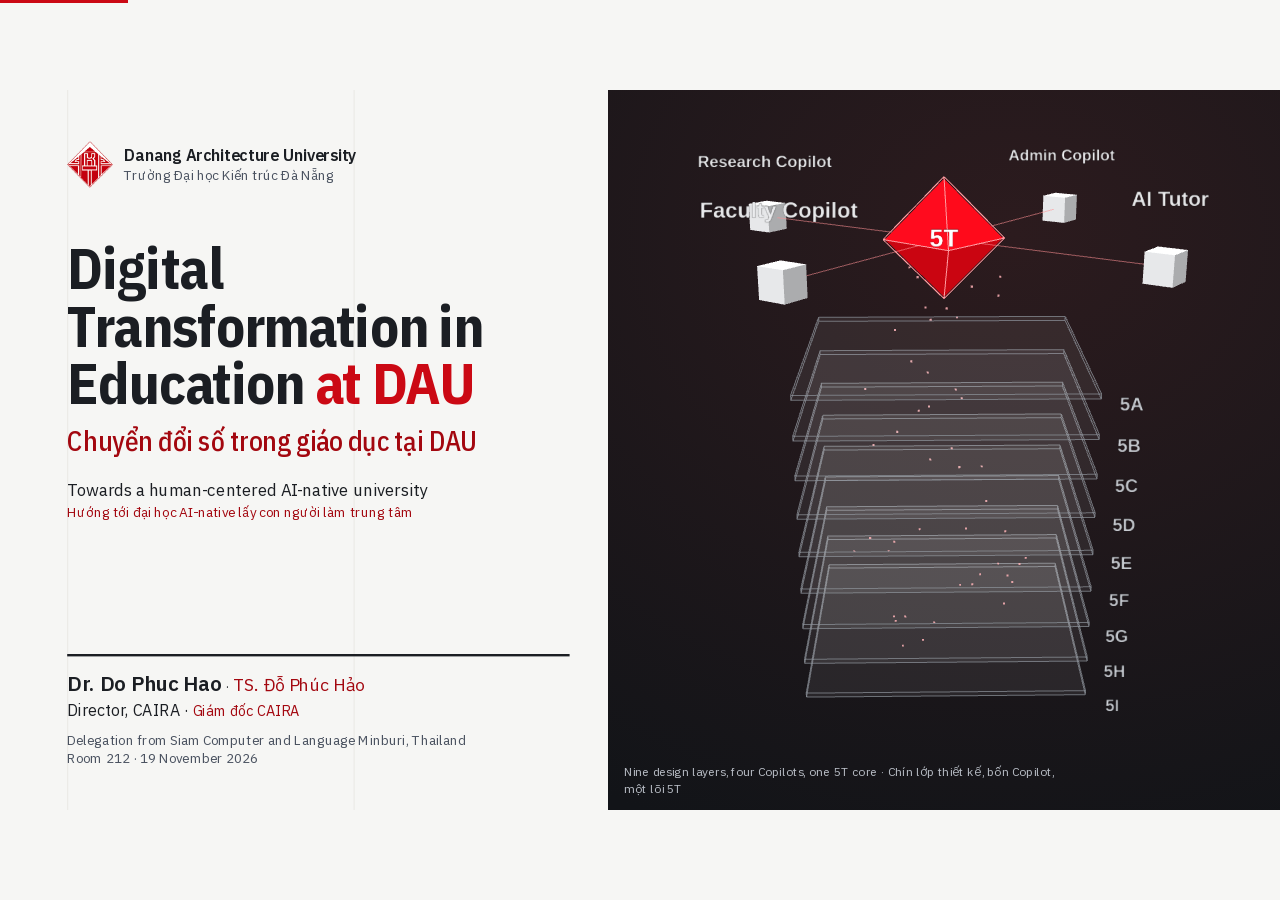
==== commit b9e13424: "Update /cds-dau-2026/ deck: 10 slides for the 15-minute slot, tailored to Siam Co-Authored-By: Claud" ====
--- a/cds-dau-2026/index.html
+++ b/cds-dau-2026/index.html
@@ -327,12 +327,12 @@
     <div class="sub"><p class="en">Towards a human-centered AI-native university</p><p class="vi">Hướng tới đại học AI-native lấy con người làm trung tâm</p></div>
     <div class="who"><b>Dr. Do Phuc Hao</b> · <span class="vi" style="font-size:22px">TS. Đỗ Phúc Hảo</span>
       <p class="en">Director, CAIRA · <span class="vi" style="font-size:18px">Giám đốc CAIRA</span></p>
-      <p class="meta">Meeting with the Thai delegation · Room 212 · 19 November 2026</p></div>
+      <p class="meta">Delegation from Siam Computer and Language Minburi, Thailand<br>Room 212 · 19 November 2026</p></div>
   </div>
   <div class="view3d" id="v-hero"><span class="tag3d">Nine design layers, four Copilots, one 5T core · Chín lớp thiết kế, bốn Copilot, một lõi 5T</span></div>
   <aside class="script">
-    <div class="en"><p>Good afternoon, and a warm welcome to Danang Architecture University. My name is Do Phuc Hao. I am the Director of CAIRA, our centre for innovation and for research and development of advanced technology.</p><p>Today I would like to share how DAU approaches digital transformation in education. In short: we are not adding a layer of AI on top of the university. We are redesigning the university so that data and AI support people, and people make the decisions. I will speak for about twenty minutes and then welcome your questions.</p></div>
-    <div class="vi"><p>Xin chào và chào mừng đoàn đến DAU. Tôi là Đỗ Phúc Hảo, Giám đốc CAIRA, trung tâm đổi mới sáng tạo và nghiên cứu, phát triển công nghệ tiên tiến của Trường.</p><p>Hôm nay tôi chia sẻ cách DAU tiếp cận chuyển đổi số trong giáo dục. Tóm gọn: không phải phủ thêm một lớp AI lên trường, mà thiết kế lại trường để dữ liệu và AI hỗ trợ con người, còn con người quyết định. Khoảng 20 phút, sau đó mời đoàn đặt câu hỏi.</p></div>
+    <div class="en"><p>Thank you, and thank you to Ms. Lan Chi. Good afternoon to our friends from Siam Computer and Language Minburi. My name is Do Phuc Hao. I am the Director of CAIRA, our centre for innovation and for research and development of advanced technology.</p><p>In the next fifteen minutes I would like to share how DAU approaches digital transformation in education. In short: we are not adding a layer of AI on top of the university. We are redesigning it so that data and AI support people, and people make the decisions.</p></div>
+    <div class="vi"><p>Cảm ơn, và cảm ơn ThS. Lan Chi. Xin chào các bạn từ Siam Computer and Language Minburi. Tôi là Đỗ Phúc Hảo, Giám đốc CAIRA, trung tâm đổi mới sáng tạo và nghiên cứu, phát triển công nghệ tiên tiến của Trường.</p><p>Trong 15 phút, tôi chia sẻ cách DAU tiếp cận chuyển đổi số trong giáo dục. Tóm gọn: không phủ thêm một lớp AI lên trường, mà thiết kế lại để dữ liệu và AI hỗ trợ con người, còn con người quyết định.</p></div>
   </aside>
 </section>
 
@@ -376,30 +376,10 @@
     <div class="card"><span class="lab">Path 1 · Con đường 1</span><h3>Keep developing in silos</h3><p class="vi" style="font-size:18px">Tiếp tục phát triển rời rạc</p><p class="en">Each office its own software, each program its own outcome matrix, evidence gathered by hand every accreditation cycle. The result: data islands.</p><p class="vi">Mỗi phòng một phần mềm, mỗi chương trình một ma trận, mỗi kỳ kiểm định gom minh chứng thủ công. Kết quả: những ốc đảo dữ liệu.</p></div>
     <div class="card me"><span class="lab">DAU's choice · Lựa chọn của DAU</span><h3>Integrate into one AI-native ecosystem</h3><p class="vi" style="font-size:18px">Tích hợp thành một hệ sinh thái AI-native</p><p class="en">Learning outcomes are the backbone, demonstrated competence is the goal, data are the infrastructure, AI supports action. People make the decisions.</p><p class="vi">Chuẩn đầu ra là xương sống, năng lực thực chứng là mục tiêu, dữ liệu là hạ tầng, AI hỗ trợ hành động. Con người quyết định.</p></div>
   </div>
-  <div class="foot"><span class="src"><img src="anh/logo-dau.png" alt="">DAU AI-native University Initiative 2026–2031</span><span class="pg"></span></div>
-  <aside class="script">
-    <div class="en"><p>Why do this at all? Four forces: technology is reshaping education, employers want demonstrated competence, universities are moving toward autonomy and accountability, and the focus is shifting from size to capability.</p><p>We saw two paths. The easy one is to keep buying separate tools: every office its own software, every accreditation cycle a pile of documents gathered by hand. That gives you data islands. DAU chose the harder path: one integrated design, where learning outcomes are the backbone and data is the infrastructure.</p></div>
-    <div class="vi"><p>Vì sao phải làm? Bốn lực đẩy: công nghệ tái cấu trúc giáo dục, thị trường cần năng lực thật, tự chủ và giải trình, và chuyển từ quy mô sang năng lực.</p><p>Có hai con đường. Đường dễ là mua công cụ rời rạc, mỗi kỳ kiểm định lại gom hồ sơ thủ công, sinh ra ốc đảo dữ liệu. DAU chọn đường khó hơn: một thiết kế tích hợp, chuẩn đầu ra là xương sống, dữ liệu là hạ tầng.</p></div>
-  </aside>
-</section>
-
-<!-- ============ 4 5T ============ -->
-<section class="slide" id="nam-t">
-  <p class="kick">Identity · Bản sắc</p>
-  <h2>5T is our identity; AI is only the infrastructure to realize it</h2>
-  <p class="hv">5T là bản sắc của DAU; AI chỉ là hạ tầng để hiện thực hóa</p>
-  <table class="t5">
-    <tr><th></th><th>5T Philosophy<span class="vi">Triết lý 5T · nền tảng tư tưởng</span></th><th>5T Education<span class="vi">Giáo dục 5T · phương thức đào tạo</span></th><th>5T Institutional Values<span class="vi">Giá trị học hiệu · dấu ấn người học</span></th></tr>
-    <tr><td>T1</td><td><b>Tranquility</b><span class="vi">Tĩnh tại</span></td><td><b>Think</b><span class="vi">Thực học</span></td><td><b>Trailblazing</b><span class="vi">Tiên phong</span></td></tr>
-    <tr><td>T2</td><td><b>Theoria</b><span class="vi">Tuệ giác</span></td><td><b>Train</b><span class="vi">Thực hành</span></td><td><b>Tangible</b><span class="vi">Thực tiễn</span></td></tr>
-    <tr><td>T3</td><td><b>Tangibility</b><span class="vi">Thực chứng</span></td><td><b>Task</b><span class="vi">Thực nghề</span></td><td><b>Thriving</b><span class="vi">Toàn diện</span></td></tr>
-    <tr><td>T4</td><td><b>Transfluency</b><span class="vi">Thông biến</span></td><td><b>Test</b><span class="vi">Thực chiến</span></td><td><b>Togetherness</b><span class="vi">Tương tác</span></td></tr>
-    <tr><td>T5</td><td><b>Transcendence</b><span class="vi">Trường tồn</span></td><td><b>Transform</b><span class="vi">Thực sáng tạo</span></td><td><b>Trustworthy</b><span class="vi">Trách nhiệm</span></td></tr>
-  </table>
-  <div class="foot"><span class="src"><img src="anh/logo-dau.png" alt="">Motto: Substance – Proven Capability – Shaping the Future · Thực chất – Thực tài – Kiến tạo tương lai</span><span class="pg"></span></div>
-  <aside class="script">
-    <div class="en"><p>Before any technology, we start from identity. DAU calls it 5T, and it works on three levels: a philosophy, an educational approach, and the values we want to see in our graduates.</p><p>The middle column matters most for teaching: Think, Train, Task, Test, Transform. Students learn, practise, do real professional tasks, face real tests, and create something new. The AI-native architecture is only the infrastructure that helps put these values into practice.</p></div>
-    <div class="vi"><p>Trước công nghệ là bản sắc. DAU gọi là 5T, ở ba tầng: triết lý, phương thức giáo dục, và giá trị của người học.</p><p>Cột giữa quan trọng nhất với giảng dạy: Thực học, Thực hành, Thực nghề, Thực chiến, Thực sáng tạo. Kiến trúc AI-native chỉ là hạ tầng để hiện thực hóa các giá trị này.</p></div>
+  <div class="foot"><span class="src"><img src="anh/logo-dau.png" alt="">Our identity is 5T: Think, Train, Task, Test, Transform. AI is only the infrastructure to realize it · 5T là bản sắc, AI chỉ là hạ tầng</span><span class="pg"></span></div>
+  <aside class="script">
+    <div class="en"><p>Why do this at all? Four forces: technology is reshaping education, employers want demonstrated competence, universities are moving toward autonomy and accountability, and the focus is shifting from size to capability.</p><p>We saw two paths. The easy one is to keep buying separate tools: every office its own software, every accreditation cycle a pile of documents gathered by hand. That gives you data islands. DAU chose the harder path: one integrated design, where learning outcomes are the backbone and data is the infrastructure. And it starts from our identity, which we call 5T: Think, Train, Task, Test, Transform. AI is only the infrastructure to realize it.</p></div>
+    <div class="vi"><p>Vì sao phải làm? Bốn lực đẩy: công nghệ tái cấu trúc giáo dục, thị trường cần năng lực thật, tự chủ và giải trình, và chuyển từ quy mô sang năng lực.</p><p>Có hai con đường. Đường dễ là mua công cụ rời rạc, mỗi kỳ kiểm định lại gom hồ sơ thủ công, sinh ra ốc đảo dữ liệu. DAU chọn đường khó hơn: một thiết kế tích hợp, chuẩn đầu ra là xương sống, dữ liệu là hạ tầng, xuất phát từ bản sắc 5T; AI chỉ là hạ tầng.</p></div>
   </aside>
 </section>
 
@@ -484,7 +464,7 @@
       <div class="track"><p class="lab">Academic track<span>Trục học thuật</span></p>
         <div class="chips ac"><div>Curriculum<span class="vi">Chương trình</span></div><div>Course sections<span class="vi">Lớp học phần</span></div><div>Lecturers<span class="vi">Giảng viên</span></div><div>Timetable<span class="vi">Thời khóa biểu</span></div><div>Rooms<span class="vi">Phòng học</span></div></div></div>
       <div class="rulebox"><p class="en">Core rule: no student ID is issued until Finance confirms payment. Each admitted applicant has exactly one student record.</p><p class="vi">Nguyên tắc cốt lõi: chưa có xác nhận thu tiền thì chưa cấp mã sinh viên. Mỗi thí sinh trúng tuyển chỉ có một hồ sơ.</p></div>
-      <p class="en" style="font-size:19px">Phase 1 is proven with the 2026 intake before any school-wide rollout. <span class="vi" style="font-size:16px">Giai đoạn 1 chạy thật một vòng với khóa 2026 trước khi mở rộng toàn trường.</span></p>
+      <div class="quote"><p class="en">Clean data first, AI second: AI answers correctly only when the bottom layer holds correct data.</p><p class="vi">Dữ liệu sạch trước, AI sau: AI chỉ trả lời đúng khi tầng dưới cùng có dữ liệu đúng.</p></div>
     </div>
     <div class="col big" style="flex:1;align-content:start">
       <div><b><span data-so="ums_module"></span></b><span class="en">modules in phase 1</span><span class="vi">module ở giai đoạn 1</span></div>
@@ -493,37 +473,10 @@
       <div><b><span data-so="ums_giai_doan"></span></b><span class="en">phases to AI-native</span><span class="vi">giai đoạn đến AI-native</span></div>
     </div>
   </div>
-  <div class="foot"><span class="src"><img src="anh/logo-dau.png" alt="">UMS introduction report, CAIRA Center · Phase 1 committed; phases 2–4 proposed</span><span class="pg"></span></div>
-  <aside class="script">
-    <div class="en"><p>Now to what CAIRA is actually building. UMS is our University Management System. We did not try to build every feature for every office. We built one minimal flow that runs from start to finish, and we prove it with this year's intake.</p><p>Two tracks run on one data foundation. The money track: admission, enrollment, tuition, student ID, student card, often on the same day. The academic track: curriculum, course sections, lecturers, timetable, rooms. They meet at the student ID. In total, fourteen modules in phase one, eleven departments and about one hundred and twenty processes to digitize over four phases.</p></div>
-    <div class="vi"><p>Giờ là phần CAIRA đang làm thật. UMS là hệ thống quản lý đại học. Không làm đủ mọi tính năng cho mọi phòng, mà làm một luồng tối thiểu chạy trọn, kiểm chứng với khóa tuyển sinh năm nay.</p><p>Hai trục chạy trên một nền dữ liệu: trục tiền và trục học thuật, gặp nhau ở mã sinh viên. Tổng cộng 14 module giai đoạn 1, 11 phòng ban, khoảng 120 quy trình qua bốn giai đoạn.</p></div>
-  </aside>
-</section>
-
-<!-- ============ 9 UMS TRONG KIẾN TRÚC AI ============ -->
-<section class="slide" id="ums-ai">
-  <p class="kick">AI integration · Tích hợp AI</p>
-  <h2>Clean data first, AI second</h2>
-  <p class="hv">Dữ liệu sạch trước, AI sau</p>
-  <div class="row">
-    <div class="col tiers" style="flex:1.45">
-      <div><b>Users<span class="vi">Người dùng</span></b><span><span class="en">Students, lecturers, staff and leaders. People make the final decision.</span><span class="vi" style="display:block">Sinh viên, giảng viên, cán bộ, lãnh đạo. Con người quyết định cuối cùng.</span></span></div>
-      <div><b>Four AI assistants<span class="vi">Bốn trợ lý AI</span></b><span><span class="en">AI Tutor, Faculty Copilot, Research Copilot and Admin Copilot.</span></span></div>
-      <div><b>Second Brain and data governance<span class="vi">Second Brain và quản trị dữ liệu</span></b><span><span class="en">Regulations, processes, curricula; who may use which data.</span><span class="vi" style="display:block">Quy chế, quy trình, CTĐT; ai được dùng dữ liệu nào.</span></span></div>
-      <div class="me"><b>UMS and operational systems<span class="vi">UMS và các hệ nghiệp vụ</span></b><span><span class="en">Day-to-day data: students, lecturers, classes, schedules, grades, tuition.</span><span class="vi" style="display:block">Dữ liệu vận hành: sinh viên, giảng viên, lớp, lịch, điểm, học phí.</span></span></div>
-      <div class="quote" style="background:none;border:0;border-left:5px solid var(--q);display:block;padding:6px 0 6px 20px"><p class="en">AI answers correctly only when the bottom layer holds correct data. That is the job of UMS.</p><p class="vi">AI chỉ trả lời đúng khi tầng dưới cùng có dữ liệu đúng. Đó là việc của UMS.</p></div>
-    </div>
-    <div class="col limits" style="flex:1">
-      <h3>Limits on AI <span class="vi" style="font-size:20px">· Giới hạn của AI</span></h3>
-      <div class="it rule"><span class="n">01</span><div><p class="en">AI does not decide on academic standing, discipline, graduation, personnel or finance.</p><p class="vi">AI không tự quyết học vụ, kỷ luật, tốt nghiệp, nhân sự, tài chính.</p></div></div>
-      <div class="it rule"><span class="n">02</span><div><p class="en">Every sensitive decision is approved by a person, with clear permissions.</p><p class="vi">Mọi quyết định nhạy cảm do con người duyệt, có phân quyền rõ ràng.</p></div></div>
-      <div class="it rule"><span class="n">03</span><div><p class="en">UMS logs every sensitive action from phase 1, as the basis for later review.</p><p class="vi">UMS ghi lại mọi thao tác nhạy cảm ngay từ giai đoạn 1.</p></div></div>
-    </div>
-  </div>
-  <div class="foot"><span class="src"><img src="anh/logo-dau.png" alt="">Phase 1 commits to no AI features; it produces clean, consistent operating data · Giai đoạn 1 chưa cam kết tính năng AI</span><span class="pg"></span></div>
-  <aside class="script">
-    <div class="en"><p>Where does UMS sit? At the bottom, deliberately. On top are the people, then the four assistants, then the Second Brain, and underneath everything the operating data in UMS.</p><p>Phase one of UMS commits to no AI features at all. That surprises some people. But an AI assistant can only answer a student correctly about her timetable or her fees if that data is correct. So we fix the data first. And the limits on the right apply from day one: AI does not decide on discipline, graduation, personnel or finance, and every sensitive action is logged.</p></div>
-    <div class="vi"><p>UMS nằm ở tầng dưới cùng, có chủ ý. Trên là con người, rồi bốn trợ lý, rồi Second Brain, dưới cùng là dữ liệu vận hành.</p><p>Giai đoạn 1 của UMS không cam kết tính năng AI nào. Trợ lý AI chỉ trả lời đúng về lịch học, học phí khi dữ liệu đó đúng, nên sửa dữ liệu trước. Ba giới hạn bên phải áp dụng từ ngày đầu.</p></div>
+  <div class="foot"><span class="src"><img src="anh/logo-dau.png" alt="">AI does not decide on discipline, graduation, personnel or finance; sensitive actions are logged · Phase 1 committed; phases 2–4 proposed</span><span class="pg"></span></div>
+  <aside class="script">
+    <div class="en"><p>Now to what CAIRA is actually building. UMS is our University Management System. We did not try to build every feature for every office. We built one minimal flow that runs from start to finish, and we prove it with this year's intake.</p><p>Two tracks run on one data foundation. The money track: admission, enrollment, tuition, student ID, student card, often on the same day. The academic track: curriculum, course sections, lecturers, timetable, rooms. They meet at the student ID. In total, fourteen modules in phase one, eleven departments and about one hundred and twenty processes to digitize.</p><p>Phase one has no AI features at all, on purpose. An assistant can only answer students correctly about their timetable or fees if that data is correct. So: clean data first, AI second. And AI never decides on discipline, graduation, personnel or finance.</p></div>
+    <div class="vi"><p>Giờ là phần CAIRA đang làm thật. UMS là hệ thống quản lý đại học. Không làm đủ mọi tính năng cho mọi phòng, mà làm một luồng tối thiểu chạy trọn, kiểm chứng với khóa tuyển sinh năm nay.</p><p>Hai trục chạy trên một nền dữ liệu: trục tiền và trục học thuật, gặp nhau ở mã sinh viên. Tổng cộng 14 module giai đoạn 1, 11 phòng ban, khoảng 120 quy trình.</p><p>Giai đoạn 1 cố ý không có tính năng AI: trợ lý chỉ trả lời đúng khi dữ liệu đúng. Dữ liệu sạch trước, AI sau; AI không tự quyết kỷ luật, tốt nghiệp, nhân sự, tài chính.</p></div>
   </aside>
 </section>
 
@@ -551,30 +504,6 @@
   </aside>
 </section>
 
-<!-- ============ 11 STUDIO ĐỒ ÁN V8.8 ============ -->
-<section class="slide" id="studio">
-  <p class="kick">Pilot · Thí điểm · Process V8.8</p>
-  <h2>Architectural design studio: <span data-so="tc"></span> standards, <span data-so="tieu_chi"></span> criteria, <span data-so="diem"></span> points</h2>
-  <p class="hv">Studio đồ án kiến trúc: rubric 9 tiêu chuẩn, 48 tiêu chí, 100 điểm</p>
-  <div class="row">
-    <div class="col" style="flex:1.5"><div class="bars" id="bars"></div></div>
-    <div class="col" style="flex:1">
-      <div class="big" style="grid-template-columns:1fr 1fr">
-        <div><b><span data-so="tuan"></span></b><span class="en">teaching weeks, then week 16 for the defense</span><span class="vi">tuần thực dạy, tuần 16 bảo vệ riêng</span></div>
-        <div><b><span data-so="tieu_chi"></span></b><span class="en">criteria, each with focus evidence</span><span class="vi">tiêu chí, mỗi tiêu chí có minh chứng</span></div>
-      </div>
-      <p class="en" style="font-size:19px;margin-top:6px"><b>Grading:</b> choose level M1–M5 for the standard first, then set criterion attainment in 10% steps.</p><p class="vi">Chọn mức M1–M5 ở cấp tiêu chuẩn trước, rồi nhập mức đạt tiêu chí theo bước 10%.</p>
-      <div class="grade"><div><b>M1</b>Not met<span class="vi">Không đạt</span></div><div><b>M2</b>Minimal<span class="vi">Tối thiểu</span></div><div><b>M3</b>Met<span class="vi">Đạt</span></div><div><b>M4</b>Good<span class="vi">Tốt</span></div><div><b>M5</b>Excellent<span class="vi">Xuất sắc</span></div></div>
-      <p class="en" style="font-size:17px;margin-top:6px">AI only assists; it does not replace the academic decision of faculty or the committee.</p><p class="vi">AI chỉ hỗ trợ, không thay quyết định học thuật của giảng viên, hội đồng.</p>
-    </div>
-  </div>
-  <div class="foot"><span class="src"><img src="anh/logo-dau.png" alt="">Architectural Design Studio Guidance Process V8.8, “Kiến trúc – Kiến tạo” class, August 2026 · pilot before official adoption</span><span class="pg"></span></div>
-  <aside class="script">
-    <div class="en"><p>Now inside the classroom. Our first pilot is the architectural design studio, the heart of an architecture school. The rubric has nine standards and forty-eight criteria for one hundred points. Space and function carries the most weight, twenty points, but identity and local context, green architecture and community impact are standards in their own right.</p><p>The goal is to move from grading only the final drawings to assessing design competence through process, product, evidence, reflection and an oral defense. The grader first chooses a level from M1 to M5, then fine-tunes each criterion in ten percent steps. This makes grading between lecturers more consistent.</p></div>
-    <div class="vi"><p>Vào lớp học. Thí điểm đầu tiên là studio đồ án kiến trúc. Rubric 9 tiêu chuẩn, 48 tiêu chí, 100 điểm; không gian và công năng nặng nhất, 20 điểm, nhưng bản sắc, kiến trúc xanh và cộng đồng đều là tiêu chuẩn riêng.</p><p>Mục tiêu: chuyển từ chấm sản phẩm cuối sang đánh giá năng lực qua quá trình, minh chứng, phản tư và bảo vệ. Chọn mức M1 đến M5 trước rồi mới chỉnh tiêu chí theo bước 10%, giúp chấm nhất quán giữa giảng viên.</p></div>
-  </aside>
-</section>
-
 <!-- ============ 12 KHÁNG AI ============ -->
 <section class="slide" id="khang-ai">
   <p class="kick">AI-resistant assessment · Đánh giá kháng AI</p>
@@ -593,51 +522,30 @@
     <tr><td>AI Tutor</td><td>Explains the rubric, flags missing evidence, practises the defense with open questions.<span class="vi">Giải thích rubric, nhắc minh chứng thiếu, luyện bảo vệ bằng câu hỏi gợi mở.</span></td><td>Does not produce the scheme, draw for students, write the defense, or grade.<span class="vi">Không làm phương án, không vẽ thay, không viết bài bảo vệ, không chấm điểm.</span></td></tr>
     <tr><td>Faculty Copilot</td><td>Checks missing evidence, flags level discrepancies, drafts feedback, supports CQI.<span class="vi">Kiểm minh chứng thiếu, cảnh báo lệch mức, tổng hợp nhận xét, hỗ trợ CQI.</span></td><td>Does not grade, conclude that cheating occurred, or change grades.<span class="vi">Không chấm thay hội đồng, không kết luận gian lận, không sửa điểm.</span></td></tr>
   </table>
-  <div class="foot"><span class="src"><img src="anh/logo-dau.png" alt="">AI-resistant evidence is embedded throughout the rubric, not a separate standard · Kháng AI lồng xuyên suốt rubric</span><span class="pg"></span></div>
+  <div class="foot"><span class="src"><img src="anh/logo-dau.png" alt="">Piloted in the architectural design studio rubric (9 standards, 48 criteria), built in rather than a separate standard · Thí điểm ở studio đồ án kiến trúc</span><span class="pg"></span></div>
   <aside class="script">
     <div class="en"><p>This is the question every university asks today: if students use AI, how do we still assess them fairly? Our answer is not to ban AI. It is to design assessment so that students must prove a genuine process, genuine decisions and genuine authorship.</p><p>Six kinds of evidence are mandatory: a weekly process log, a critique log, version history, an AI-use disclosure, a live defense with unexpected questions, and a reflection. A beautiful final rendering is no longer enough.</p><p>And the table shows the same boundary idea again: the AI Tutor helps the student prepare but never draws or writes for them; the Faculty Copilot checks evidence but never grades or accuses anyone of cheating.</p></div>
     <div class="vi"><p>Câu hỏi của mọi trường hôm nay: sinh viên dùng AI thì đánh giá công bằng thế nào? Câu trả lời của DAU không phải cấm AI, mà thiết kế đánh giá buộc sinh viên chứng minh quá trình thật, quyết định thật, tác quyền thật.</p><p>Sáu loại minh chứng bắt buộc. Bản render đẹp không còn đủ. Bảng dưới lặp lại ý giới hạn: AI Tutor giúp chuẩn bị nhưng không vẽ, không viết thay; Faculty Copilot kiểm minh chứng nhưng không chấm, không kết luận gian lận.</p></div>
   </aside>
 </section>
 
-<!-- ============ 13 NGUYÊN TẮC ============ -->
-<section class="slide" id="nguyen-tac">
-  <p class="kick">Principles · Nguyên tắc</p>
-  <h2>Six operating principles behind every decision</h2>
-  <p class="hv">Sáu nguyên tắc vận hành đứng sau mọi quyết định</p>
-  <div class="pr">
-    <div class="rule r"><h3>People make the decisions</h3><p class="vi">Con người quyết định</p><p class="en">Human-in-command is the governance principle; human-in-the-loop is the mechanism.</p></div>
-    <div class="rule"><h3>Academic priorities lead</h3><p class="vi">Học thuật dẫn dắt</p><p class="en">Technology serves academic goals, not the other way around.</p></div>
-    <div class="rule"><h3>A stable core, a flexible edge</h3><p class="vi">Lõi ổn định, biên linh hoạt</p><p class="en">The core keeps mission, 5T and OBE/VQF; the edge tests microcredentials and studios.</p></div>
-    <div class="rule"><h3>DAU owns its core knowledge</h3><p class="vi">DAU sở hữu tri thức lõi</p><p class="en">Build–Buy–Partner; DAU keeps its standards, rubrics and evidence data.</p></div>
-    <div class="rule"><h3>Clean data come first</h3><p class="vi">Dữ liệu sạch trước</p><p class="en">Do not scale while data quality is inadequate or evidence is not validated.</p></div>
-    <div class="rule"><h3>Evidence supports every public claim</h3><p class="vi">Công bố có minh chứng</p><p class="en">Report only implementation levels and results supported by evidence.</p></div>
-  </div>
-  <div class="quote" style="margin-top:auto;margin-bottom:12px"><p class="en">Every component of our design has precedents elsewhere in the world. The advantage lies in the quality of integration, not in the label.</p><p class="vi">Mọi thành phần đều đã có tiền lệ trên thế giới; lợi thế nằm ở chất lượng tích hợp, không ở tên gọi.</p></div>
-  <div class="foot"><span class="src"><img src="anh/logo-dau.png" alt="">Benchmarked against 100 organizations: 80 international, 20 Vietnamese · Đối sánh 100 đơn vị</span><span class="pg"></span></div>
-  <aside class="script">
-    <div class="en"><p>To close the strategy part, six principles. People make the decisions. Academic goals lead technology. A stable core with room for experiments. DAU owns its standards, rubrics and evidence data. Clean data come first. And we only report results we can prove.</p><p>I want to be honest about one thing. None of the components are new; each has precedents elsewhere in the world. If DAU has an advantage, it is in putting them together carefully, around one identity and one data foundation.</p></div>
-    <div class="vi"><p>Sáu nguyên tắc: con người quyết định; học thuật dẫn dắt; lõi ổn định, biên linh hoạt; DAU sở hữu chuẩn, rubric, dữ liệu minh chứng; dữ liệu sạch trước; chỉ công bố điều có minh chứng.</p><p>Nói thẳng một điều: không thành phần nào mới, đều có tiền lệ. Lợi thế nếu có là ở chỗ tích hợp cẩn thận quanh một bản sắc và một nền dữ liệu.</p></div>
-  </aside>
-</section>
-
-<!-- ============ 14 HỢP TÁC + CẢM ƠN ============ -->
+<!-- ============ HỢP TÁC VỚI SIAM + CẢM ƠN ============ -->
 <section class="slide" id="hop-tac">
   <p class="kick">Cooperation · Hợp tác</p>
-  <h2>Possible areas for cooperation with our Thai partners</h2>
-  <p class="hv">Các hướng có thể hợp tác với đối tác Thái Lan</p>
+  <h2>Exploring cooperation with Siam Computer and Language Minburi</h2>
+  <p class="hv">Các hướng có thể hợp tác với Siam Computer and Language Minburi</p>
   <div class="coop">
-    <div class="card"><span class="n">01</span><h3>Joint design studios</h3><p class="vi">Studio đồ án chung</p><p class="en">Shared briefs and online critiques in architecture, urban design and green building.</p><p class="vi">Đề bài chung, góp ý trực tuyến</p></div>
-    <div class="card"><span class="n">02</span><h3>AI-resistant assessment</h3><p class="vi">Đánh giá kháng AI</p><p class="en">Compare rubrics and AI-use rules; run a small joint pilot and share the results.</p><p class="vi">So sánh rubric, thí điểm chung nhỏ</p></div>
-    <div class="card"><span class="n">03</span><h3>Joint research</h3><p class="vi">Nghiên cứu chung</p><p class="en">AI in higher education, digital twins for cities and campuses, smart and green buildings.</p><p class="vi">AI trong GDĐH, bản sao số, công trình xanh</p></div>
-    <div class="card"><span class="n">04</span><h3>Faculty and student exchange</h3><p class="vi">Trao đổi giảng viên, sinh viên</p><p class="en">Short visits, guest lectures and workshops on digital tools for design education.</p><p class="vi">Thăm ngắn, giảng mời, hội thảo</p></div>
+    <div class="card"><span class="n">01</span><h3>Short study visits</h3><p class="vi">Tham quan, học kỳ ngắn</p><p class="en">Short programs for learners: campus visits, digital design and AI workshops in Da Nang.</p><p class="vi">Chương trình ngắn cho học viên tại Đà Nẵng</p></div>
+    <div class="card"><span class="n">02</span><h3>AI literacy for teachers</h3><p class="vi">Năng lực AI cho giáo viên</p><p class="en">Joint workshops on teaching and assessing when learners use AI, including AI-use disclosure.</p><p class="vi">Workshop chung về dạy và đánh giá khi người học dùng AI</p></div>
+    <div class="card"><span class="n">03</span><h3>Language and culture exchange</h3><p class="vi">Giao lưu ngôn ngữ, văn hoá</p><p class="en">Online buddy sessions in English, with Vietnamese and Thai, between our students.</p><p class="vi">Giao lưu trực tuyến bằng tiếng Anh, Việt, Thái</p></div>
+    <div class="card"><span class="n">04</span><h3>Study pathways</h3><p class="vi">Lộ trình học tiếp</p><p class="en">Explore pathways for Siam learners into DAU programs such as IT and graphic design.</p><p class="vi">Tìm hiểu lộ trình học tiếp ngành CNTT, thiết kế đồ họa tại DAU</p></div>
   </div>
   <div class="thanks"><div><h3>Thank you</h3><p class="vi">Xin cảm ơn quý vị. Mời đặt câu hỏi.</p></div>
     <div class="ct"><b>Dr. Do Phuc Hao</b> · <span class="vi" style="font-size:19px">TS. Đỗ Phúc Hảo</span><br>Director, CAIRA · Danang Architecture University<br>haodp@dau.edu.vn · dau.edu.vn</div></div>
-  <div class="foot"><span class="src"><img src="anh/logo-dau.png" alt="">566 Nui Thanh Street, Hoa Cuong Ward, Da Nang, Vietnam</span><span class="pg"></span></div>
-  <aside class="script">
-    <div class="en"><p>Finally, where could we work together? Four ideas, as a starting point for discussion. Joint design studios with a shared brief and online critiques. Comparing our approaches to AI-resistant assessment, perhaps with a small joint pilot. Joint research on AI in higher education, digital twins and green buildings. And faculty and student exchange.</p><p>We would be very glad to hear which of these fits your university, or what you are working on. Thank you very much for your attention. I am happy to take your questions.</p></div>
-    <div class="vi"><p>Cuối cùng, bốn hướng có thể hợp tác, làm điểm khởi đầu để trao đổi: studio đồ án chung; so sánh và thí điểm chung đánh giá kháng AI; nghiên cứu chung về AI trong GDĐH, bản sao số, công trình xanh; trao đổi giảng viên, sinh viên.</p><p>Rất mong nghe đoàn chia sẻ hướng nào phù hợp. Xin cảm ơn, mời quý vị đặt câu hỏi.</p></div>
+  <div class="foot"><span class="src"><img src="anh/logo-dau.png" alt="">Ideas for discussion, not commitments · Gợi ý để trao đổi, chưa phải cam kết</span><span class="pg"></span></div>
+  <aside class="script">
+    <div class="en"><p>Finally, where could we work together? Four ideas, only as a starting point for discussion. Short study visits for your learners, with design and AI workshops here in Da Nang. Joint workshops for teachers on teaching and assessing when learners use AI. Online language and culture exchange between our students. And, in the longer term, pathways for Siam learners into DAU programs such as IT and graphic design.</p><p>We would be glad to hear which of these fits your school. Thank you very much for your attention.</p></div>
+    <div class="vi"><p>Bốn hướng, chỉ là điểm khởi đầu để trao đổi: chương trình ngắn cho học viên tại Đà Nẵng; workshop chung cho giáo viên về dạy và đánh giá khi người học dùng AI; giao lưu ngôn ngữ, văn hoá trực tuyến; và lâu dài là lộ trình học tiếp ngành CNTT, thiết kế đồ họa tại DAU.</p><p>Rất mong nghe đoàn chia sẻ hướng nào phù hợp. Xin cảm ơn.</p></div>
   </aside>
 </section>
 
@@ -665,9 +573,10 @@
  if(v===undefined){THIEU_SO.push(e.dataset.so);e.textContent='??';return;}
  e.textContent=typeof v==='number'?fmt(v,+(e.dataset.d||0)):v;});}
 
-/* ===== rubric: thanh dựng từ SO.rubric, ô số mang data-so (dựng TRƯỚC dienSo) ===== */
-{const R=SO.rubric,mx=Math.max(...R.map(r=>r.w));
- document.getElementById('bars').innerHTML=R.map((r,i)=>`<div class="bar${r.w===mx?' top':''}"><span class="lb"><b>${r.ma}</b>${r.en}<span class="vi">${r.vi}</span></span><div class="track"><div class="fill" data-w="${r.w/mx*88}"></div><span class="val" style="left:calc(${r.w/mx*88}% + 12px)"><span data-so="rubric.${i}.w"></span> pts</span></div></div>`).join('');}
+/* ===== rubric: thanh dựng từ SO.rubric (chỉ khi deck còn slide studio) ===== */
+const BARS=document.getElementById('bars');
+if(BARS){const R=SO.rubric,mx=Math.max(...R.map(r=>r.w));
+ BARS.innerHTML=R.map((r,i)=>`<div class="bar${r.w===mx?' top':''}"><span class="lb"><b>${r.ma}</b>${r.en}<span class="vi">${r.vi}</span></span><div class="track"><div class="fill" data-w="${r.w/mx*88}"></div><span class="val" style="left:calc(${r.w/mx*88}% + 12px)"><span data-so="rubric.${i}.w"></span> pts</span></div></div>`).join('');}
 function growBars(){const f=[...document.querySelectorAll('#bars .fill')];f.forEach(x=>x.style.width='0');void document.body.offsetWidth;f.forEach(x=>x.style.width=x.dataset.w+'%');}
 
 /* ===== sân khấu + điều hướng: mỗi slide có CTRL[id] = {enter, leave, tick} ===== */
@@ -804,7 +713,6 @@
 layBtns.querySelectorAll('.b').forEach(b=>b.onclick=()=>{AUTO=false;laySet(+b.dataset.i);});
 laySet(0);
 CTRL['mo-hinh']={enter(){LT=0;},tick(dt){if(AUTO&&!RM){LT+=dt;if(LT>4){LT=0;laySet((LSEL+1)%LAYERS.length);}}LOP?.frame(dt);}};
-CTRL.studio={enter:growBars};
 
 /* ===== khởi động ===== */
 dienSo();
